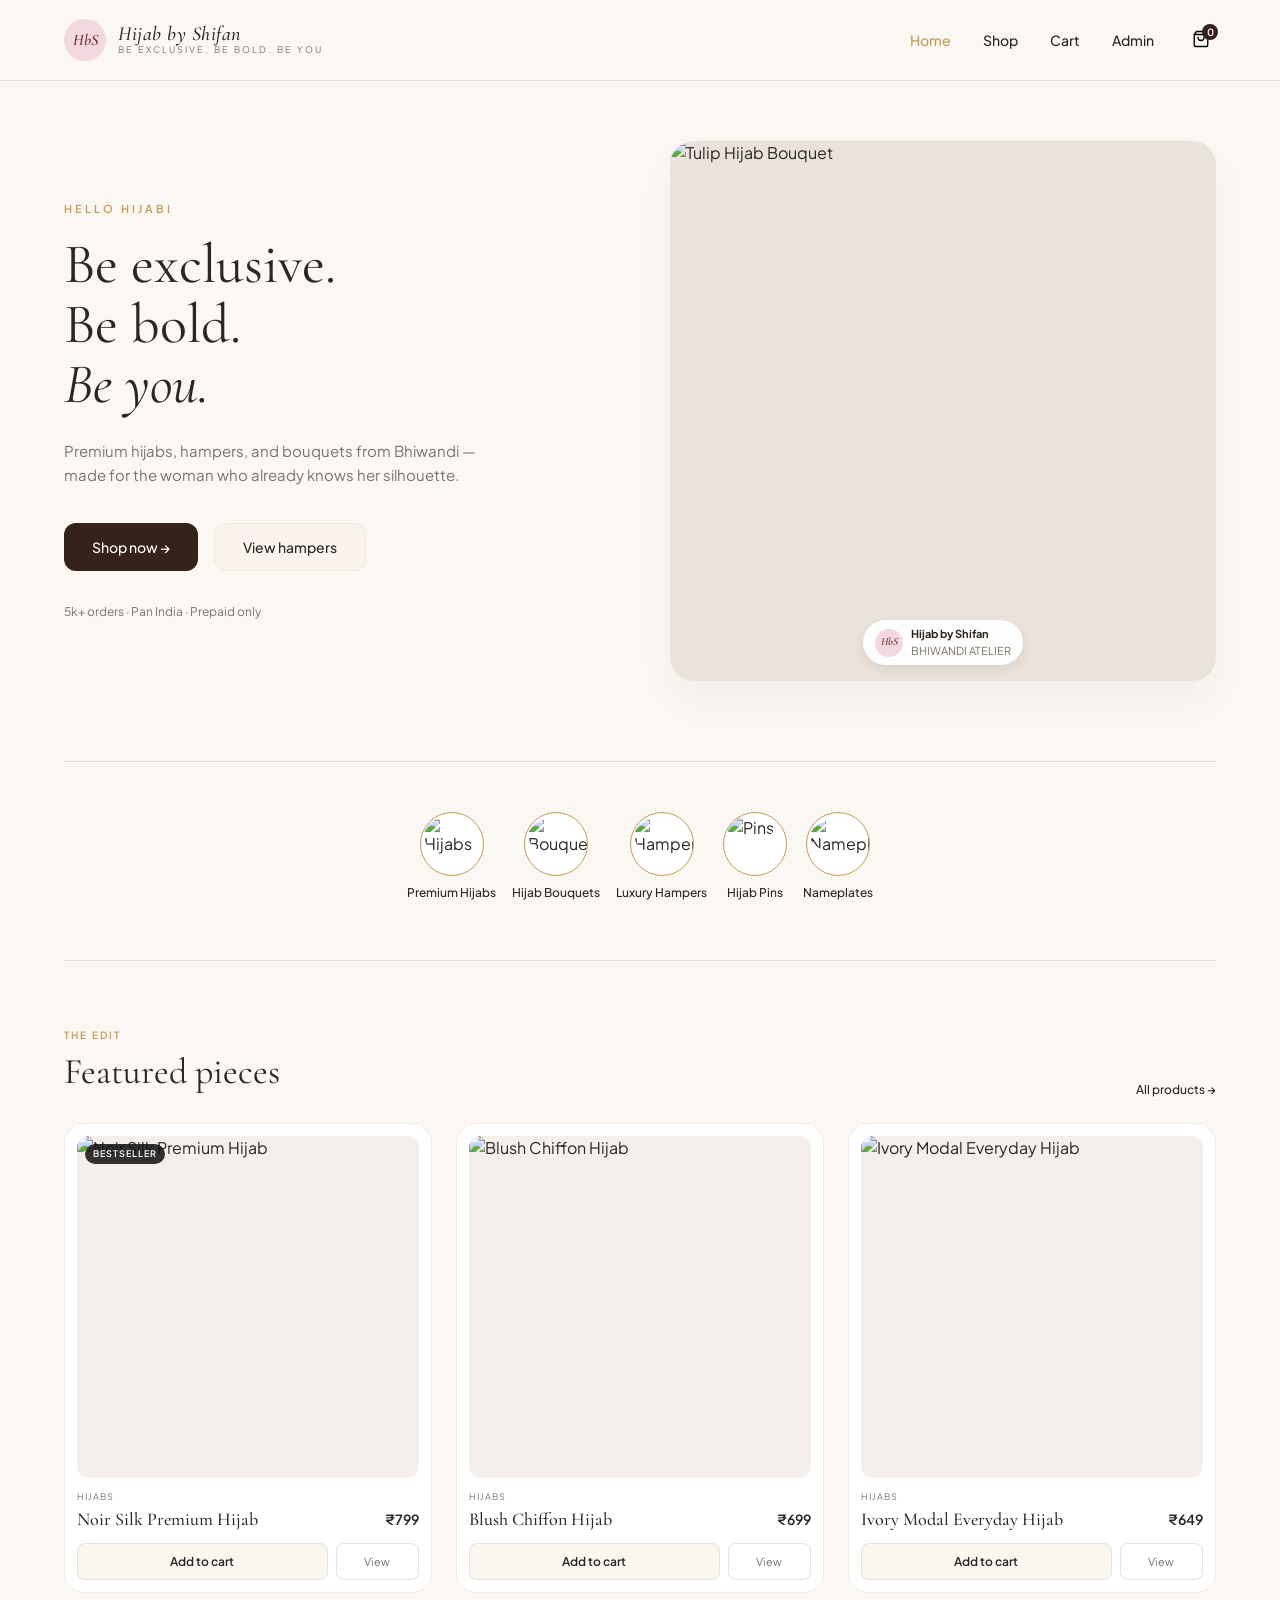
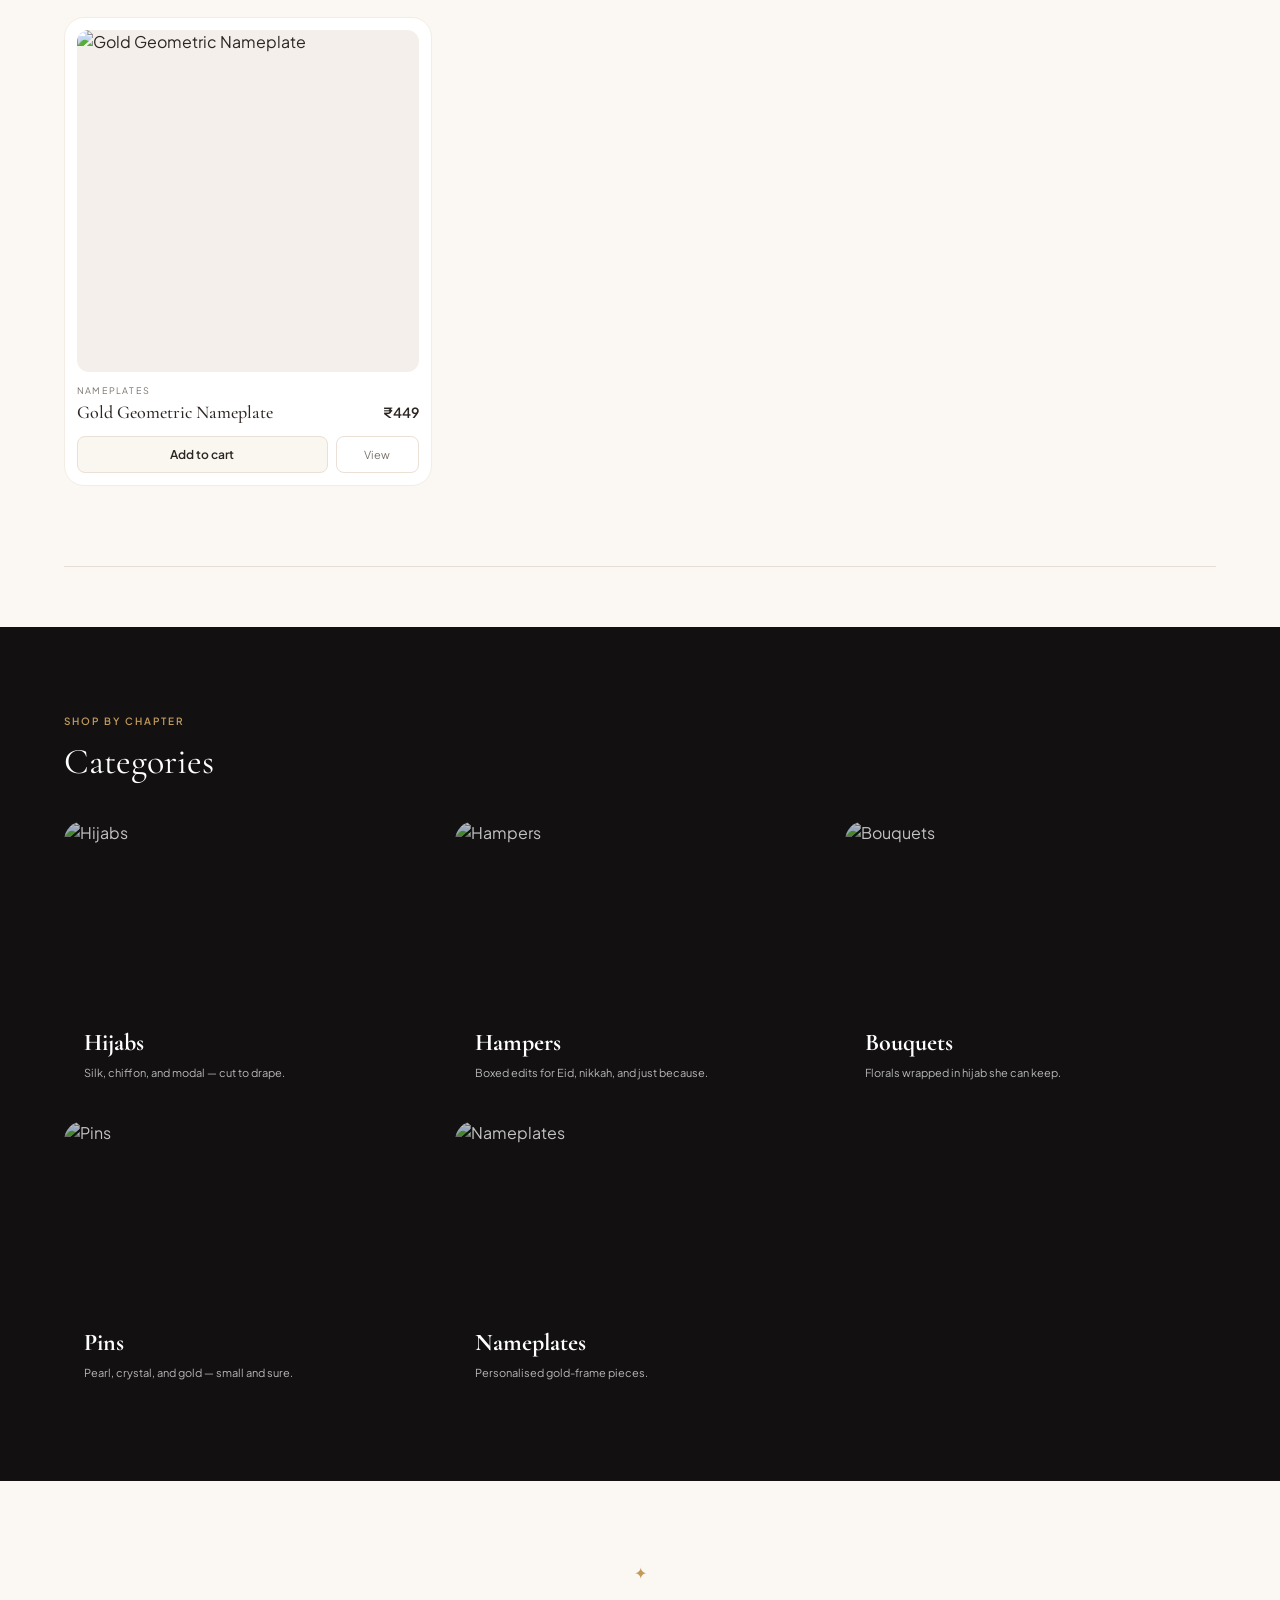
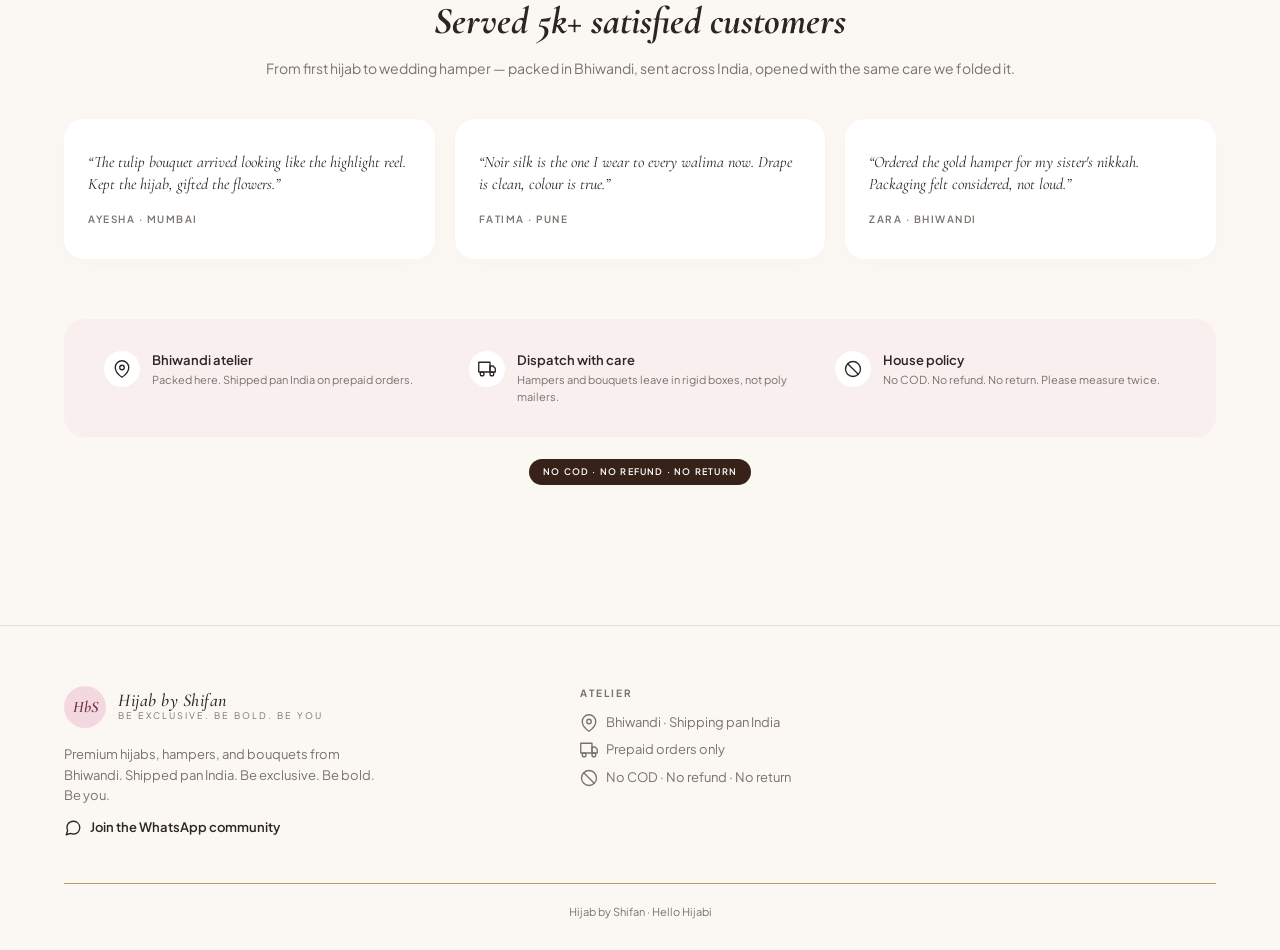
==== index.html @ 164f4db8 "Add files via upload" ====
<!DOCTYPE html>
<html lang="en">
<head>
    <meta charset="UTF-8">
    <meta name="viewport" content="width=device-width, initial-scale=1.0">
    <title>Hijab by Shifan — BE EXCLUSIVE. BE BOLD. BE YOU</title>
    <link rel="preconnect" href="https://fonts.googleapis.com">
    <link rel="preconnect" href="https://fonts.gstatic.com" crossorigin>
    <link href="https://fonts.googleapis.com/css2?family=Cormorant+Garamond:ital,wght@0,400;0,500;0,600;1,400&family=Plus+Jakarta+Sans:wght@300;400;500;600&display=swap" rel="stylesheet">
    <link rel="stylesheet" href="styles.css">
</head>
<body>

    <!-- ADDED TO CART TOAST NOTIFICATION -->
    <div id="cart-toast" class="cart-toast">
        <div class="toast-check-icon">
            <svg viewBox="0 0 24 24" class="icon"><polyline points="20 6 9 17 4 12"></polyline></svg>
        </div>
        <div class="toast-content">
            <div class="toast-title">Added to cart</div>
            <div class="toast-subtitle" id="toast-product-name">Product Name</div>
        </div>
    </div>

    <header>
        <div class="container nav-wrapper">
            <a href="#" onclick="showView('home'); return false;" class="logo-container">
                <div class="logo-badge">HbS</div>
                <div class="logo-text">
                    <h1>Hijab by Shifan</h1>
                    <span>BE EXCLUSIVE. BE BOLD. BE YOU</span>
                </div>
            </a>
            
            <!-- ADD MOBILE MENU TOGGLE BUTTON -->
            <button class="mobile-menu-btn" id="mobile-menu-btn" aria-label="Toggle Menu">
                <svg class="icon menu-open-icon" viewBox="0 0 24 24"><line x1="3" y1="12" x2="21" y2="12"></line><line x1="3" y1="6" x2="21" y2="6"></line><line x1="3" y1="18" x2="21" y2="18"></line></svg>
                <svg class="icon menu-close-icon" viewBox="0 0 24 24"><line x1="18" y1="6" x2="6" y2="18"></line><line x1="6" y1="6" x2="18" y2="18"></line></svg>
            </button>

            <nav id="nav-menu">
                <ul>
                    <li><a href="#" id="nav-home" class="active" onclick="showView('home'); return false;">Home</a></li>
                    <li><a href="#" id="nav-shop" onclick="showView('shop'); return false;">Shop</a></li>
                    <li><a href="#" id="nav-cart" onclick="showView('cart'); return false;">Cart</a></li>
                    <li><a href="admin.html">Admin</a></li>
                    <li>
                        <button class="cart-icon-btn" onclick="showView('cart')">
                            <svg class="icon" viewBox="0 0 24 24"><path d="M6 2L3 6v14a2 2 0 0 0 2 2h14a2 2 0 0 0 2-2V6l-3-4z"></path><line x1="3" y1="6" x2="21" y2="6"></line><path d="M16 10a4 4 0 0 1-8 0"></path></svg>
                            <span class="cart-badge" id="cart-count">0</span>
                        </button>
                    </li>
                </ul>
            </nav>
        </div>
    </header>

    <main class="container">

        <!-- HOME VIEW -->
        <section id="view-home" class="view-section active-view">
            <div class="hero">
                <div class="hero-grid">
                    <div>
                        <span class="hero-subtitle">HELLO HIJABI</span>
                        <h2 class="hero-title">Be exclusive.<br>Be bold.<br><em>Be you.</em></h2>
                        <p class="hero-desc">Premium hijabs, hampers, and bouquets from Bhiwandi — made for the woman who already knows her silhouette.</p>
                        <div class="hero-buttons">
                            <button class="btn-primary" onclick="showView('shop')">Shop now &rarr;</button>
                            <button class="btn-secondary" onclick="showView('shop'); filterShopCategory('Hampers');">View hampers</button>
                        </div>
                        <p class="hero-meta">5k+ orders · Pan India · Prepaid only</p>
                    </div>
                    <div class="hero-image-wrapper">
                        <div class="hero-img-card">
                            <img src="/Product images/hero.jpg" alt="Tulip Hijab Bouquet">
                            <div class="hero-img-floating-tag">
                                <div class="logo-badge" style="width:28px;height:28px;font-size:11px;">HbS</div>
                                <div style="font-size:11px; text-align:left;">
                                    <strong>Hijab by Shifan</strong><br>
                                    <span style="color:var(--text-muted)">BHIWANDI ATELIER</span>
                                </div>
                            </div>
                        </div>
                    </div>
                </div>
            </div>

            <div class="category-pills-bar">
                <div class="pills-scroll">
                    <div class="pill-item" onclick="showView('shop'); filterShopCategory('Hijabs');">
                        <div class="pill-avatar"><img src="/Product images/noir-silk.jpg" alt="Hijabs"></div>
                        <span class="pill-title">Premium Hijabs</span>
                    </div>
                    <div class="pill-item" onclick="showView('shop'); filterShopCategory('Bouquets');">
                        <div class="pill-avatar"><img src="/Product images/tulip-bouquet.jpg" alt="Bouquets"></div>
                        <span class="pill-title">Hijab Bouquets</span>
                    </div>
                    <div class="pill-item" onclick="showView('shop'); filterShopCategory('Hampers');">
                        <div class="pill-avatar"><img src="/Product images/luxury-hamper.jpg" alt="Hampers"></div>
                        <span class="pill-title">Luxury Hampers</span>
                    </div>
                    <div class="pill-item" onclick="showView('shop'); filterShopCategory('Pins');">
                        <div class="pill-avatar"><img src="/Product images/pearl-pins.jpg" alt="Pins"></div>
                        <span class="pill-title">Hijab Pins</span>
                    </div>
                    <div class="pill-item" onclick="showView('shop'); filterShopCategory('Nameplates');">
                        <div class="pill-avatar"><img src="/Product images/nameplate.jpg" alt="Nameplates"></div>
                        <span class="pill-title">Nameplates</span>
                    </div>
                </div>
            </div>

            <div id="shop-section">
                <div class="section-header">
                    <div>
                        <span class="section-subtitle">THE EDIT</span>
                        <h3 class="section-title">Featured pieces</h3>
                    </div>
                    <a href="#" onclick="showView('shop'); return false;" class="view-all-link">All products &rarr;</a>
                </div>

                <div class="product-grid" id="featured-products-grid"></div>
            </div>

            <div class="categories-dark-section">
                <div class="container">
                    <span class="section-subtitle">SHOP BY CHAPTER</span>
                    <h3 class="section-title" style="color:white; margin-top:4px;">Categories</h3>
                    <div class="categories-grid">
                        <div class="cat-card-large" onclick="showView('shop'); filterShopCategory('Hijabs');">
                            <img src="/Product images/noir-silk.jpg" alt="Hijabs">
                            <div class="cat-card-content">
                                <h4 class="cat-card-title">Hijabs</h4>
                                <p class="cat-card-desc">Silk, chiffon, and modal — cut to drape.</p>
                            </div>
                        </div>
                        <div class="cat-card-large" onclick="showView('shop'); filterShopCategory('Hampers');">
                            <img src="/Product images/luxury-hamper.jpg" alt="Hampers">
                            <div class="cat-card-content">
                                <h4 class="cat-card-title">Hampers</h4>
                                <p class="cat-card-desc">Boxed edits for Eid, nikkah, and just because.</p>
                            </div>
                        </div>
                        <div class="cat-card-large" onclick="showView('shop'); filterShopCategory('Bouquets');">
                            <img src="/Product images/tulip-bouquet.jpg" alt="Bouquets">
                            <div class="cat-card-content">
                                <h4 class="cat-card-title">Bouquets</h4>
                                <p class="cat-card-desc">Florals wrapped in hijab she can keep.</p>
                            </div>
                        </div>
                        <div class="cat-card-large" onclick="showView('shop'); filterShopCategory('Pins');">
                            <img src="/Product images/pearl-pins.jpg" alt="Pins">
                            <div class="cat-card-content">
                                <h4 class="cat-card-title">Pins</h4>
                                <p class="cat-card-desc">Pearl, crystal, and gold — small and sure.</p>
                            </div>
                        </div>
                        <div class="cat-card-large" onclick="showView('shop'); filterShopCategory('Nameplates');">
                            <img src="/Product images/nameplate.jpg" alt="Nameplates">
                            <div class="cat-card-content">
                                <h4 class="cat-card-title">Nameplates</h4>
                                <p class="cat-card-desc">Personalised gold-frame pieces.</p>
                            </div>
                        </div>
                    </div>
                </div>
            </div>

            <div class="testimonials-section">
                <div class="sparkle-icon">✦</div>
                <h3 class="testimonials-title">Served 5k+ satisfied customers</h3>
                <p class="testimonials-subtitle">From first hijab to wedding hamper — packed in Bhiwandi, sent across India, opened with the same care we folded it.</p>

                <div class="reviews-grid">
                    <div class="review-card">
                        <p class="review-text">“The tulip bouquet arrived looking like the highlight reel. Kept the hijab, gifted the flowers.”</p>
                        <p class="review-author">AYESHA · MUMBAI</p>
                    </div>
                    <div class="review-card">
                        <p class="review-text">“Noir silk is the one I wear to every walima now. Drape is clean, colour is true.”</p>
                        <p class="review-author">FATIMA · PUNE</p>
                    </div>
                    <div class="review-card">
                        <p class="review-text">“Ordered the gold hamper for my sister's nikkah. Packaging felt considered, not loud.”</p>
                        <p class="review-author">ZARA · BHIWANDI</p>
                    </div>
                </div>

                <div class="features-banner">
                    <div class="feature-item">
                        <div class="feature-icon-box">
                            <svg class="icon" viewBox="0 0 24 24"><path d="M21 10c0 7-9 13-9 13s-9-6-9-13a9 9 0 0 1 18 0z"></path><circle cx="12" cy="10" r="3"></circle></svg>
                        </div>
                        <div>
                            <h5 class="feature-title">Bhiwandi atelier</h5>
                            <p class="feature-desc">Packed here. Shipped pan India on prepaid orders.</p>
                        </div>
                    </div>
                    <div class="feature-item">
                        <div class="feature-icon-box">
                            <svg class="icon" viewBox="0 0 24 24"><rect x="1" y="3" width="15" height="13"></rect><polygon points="16 8 20 8 23 11 23 16 16 16 16 8"></polygon><circle cx="5.5" cy="18.5" r="2.5"></circle><circle cx="18.5" cy="18.5" r="2.5"></circle></svg>
                        </div>
                        <div>
                            <h5 class="feature-title">Dispatch with care</h5>
                            <p class="feature-desc">Hampers and bouquets leave in rigid boxes, not poly mailers.</p>
                        </div>
                    </div>
                    <div class="feature-item">
                        <div class="feature-icon-box">
                            <svg class="icon" viewBox="0 0 24 24"><circle cx="12" cy="12" r="10"></circle><line x1="4.93" y1="4.93" x2="19.07" y2="19.07"></line></svg>
                        </div>
                        <div>
                            <h5 class="feature-title">House policy</h5>
                            <p class="feature-desc">No COD. No refund. No return. Please measure twice.</p>
                        </div>
                    </div>
                </div>

                <div class="policy-pill-bar">
                    <span class="policy-pill">NO COD · NO REFUND · NO RETURN</span>
                </div>
            </div>
        </section>

        <!-- DEDICATED SHOP PAGE / VIEW -->
        <section id="view-shop" class="view-section">
            <div class="shop-header">
                <span class="shop-header-sub">THE ATELIER</span>
                <h1 class="shop-header-title">Shop</h1>
                <p class="shop-header-desc">Hijabs, hampers, bouquets, pins, and nameplates — filter by chapter or search by name.</p>
            </div>

            <div class="shop-controls-bar">
                <div class="filter-pills">
                    <button class="filter-pill active" onclick="filterShopCategory('All')">All</button>
                    <button class="filter-pill" onclick="filterShopCategory('Hijabs')">Hijabs</button>
                    <button class="filter-pill" onclick="filterShopCategory('Hampers')">Hampers</button>
                    <button class="filter-pill" onclick="filterShopCategory('Bouquets')">Bouquets</button>
                    <button class="filter-pill" onclick="filterShopCategory('Pins')">Pins</button>
                    <button class="filter-pill" onclick="filterShopCategory('Nameplates')">Nameplates</button>
                </div>

                <div class="search-box-wrapper">
                    <svg class="search-icon icon" viewBox="0 0 24 24"><circle cx="11" cy="11" r="8"></circle><line x1="21" y1="21" x2="16.65" y2="16.65"></line></svg>
                    <input type="text" id="shop-search-input" class="shop-search-input" placeholder="Search the edit" oninput="handleShopSearch(this.value)">
                </div>
            </div>

            <div class="shop-meta-bar">
                <div class="pieces-count"><span id="shop-pieces-count">0</span> pieces</div>
            </div>

            <div class="product-grid" id="full-shop-products-grid"></div>
        </section>

        <!-- PRODUCT DETAIL VIEW -->
        <section id="view-product" class="view-section">
            <div class="product-detail-view" id="product-detail-container" style="position: relative;"></div>
            <button class="close-product-btn" onclick="showView('shop')" aria-label="Close product view">
                <svg viewBox="0 0 24 24" width="20" height="20" stroke="currentColor" stroke-width="2" fill="none" stroke-linecap="round" stroke-linejoin="round">
                    <line x1="18" y1="6" x2="6" y2="18"></line>
                    <line x1="6" y1="6" x2="18" y2="18"></line>
                </svg>
            </button>
        </section>

        <!-- CART VIEW -->
        <section id="view-cart" class="view-section">
            <div class="cart-page">
                <span class="section-subtitle">YOUR BAG</span>
                <h2 class="cart-header-title">Cart</h2>
                <p class="cart-subtext">Review quantities, then proceed to checkout. Orders are placed on WhatsApp.</p>
                <div id="cart-content-area"></div>
            </div>
        </section>

        <!-- CHECKOUT VIEW -->
        <section id="view-checkout" class="view-section">
            <div class="checkout-page">
                <span class="section-subtitle">ALMOST THERE</span>
                <h2 class="cart-header-title" style="margin-bottom: 8px;">Checkout</h2>
                <p class="cart-subtext" style="margin-bottom: 32px;">We place every order on WhatsApp. Prepaid only — no COD, refund, or return.</p>

                <div class="checkout-grid">
                    <div class="form-card">
                        <h3 style="font-family: var(--font-serif); font-size: 24px; margin-bottom: 20px;">Delivery details</h3>
                        <div class="form-row-2">
                            <div class="form-group">
                                <label class="form-label">Full name</label>
                                <input type="text" id="cust-name" class="form-input" placeholder="">
                            </div>
                            <div class="form-group">
                                <label class="form-label">Phone</label>
                                <input type="text" id="cust-phone" class="form-input" placeholder="10-digit mobile">
                            </div>
                        </div>
                        <div class="form-group">
                            <label class="form-label">Address</label>
                            <textarea id="cust-address" class="form-textarea" rows="3"></textarea>
                        </div>
                        <div class="form-row-2">
                            <div class="form-group">
                                <label class="form-label">City</label>
                                <input type="text" id="cust-city" class="form-input">
                            </div>
                            <div class="form-group">
                                <label class="form-label">Pincode</label>
                                <input type="text" id="cust-pincode" class="form-input">
                            </div>
                        </div>
                        <div class="form-group">
                            <label class="form-label">Note for Shifan (optional)</label>
                            <input type="text" id="cust-note" class="form-input" placeholder="Nameplate text, colour preference, gift message">
                        </div>
                    </div>

                    <div style="display:flex; flex-direction:column; gap:20px;">
                        <div class="cart-summary-card">
                            <h3 class="summary-title">Order</h3>
                            <div id="checkout-order-summary"></div>
                            <div class="summary-row total">
                                <span>Total</span>
                                <span id="checkout-total-price">₹0</span>
                            </div>
                        </div>
                        <div class="whatsapp-banner-box">
                            No COD · No refund · No return. Placing the order opens WhatsApp with a pre-filled message for Hijab by Shifan.
                        </div>
                        <button class="btn-whatsapp-place" onclick="submitOrderToWhatsApp()">
                            Place order via WhatsApp
                        </button>
                    </div>
                </div>
            </div>
        </section>

        <!-- ORDER CONFIRMATION VIEW -->
        <section id="view-confirmation" class="view-section">
            <div class="order-confirmation-container" id="confirmation-content-area"></div>
        </section>

    </main>

    <footer>
        <div class="container">
            <div class="footer-grid">
                <div>
                    <div class="logo-container" style="margin-bottom: 16px;">
                        <div class="logo-badge">HbS</div>
                        <div class="logo-text">
                            <h1 style="font-size:18px;">Hijab by Shifan</h1>
                            <span>BE EXCLUSIVE. BE BOLD. BE YOU</span>
                        </div>
                    </div>
                    <p style="font-size: 13px; color: var(--text-muted); max-width: 320px; line-height: 1.6;">
                        Premium hijabs, hampers, and bouquets from Bhiwandi. Shipped pan India. Be exclusive. Be bold. Be you.
                    </p>
                    <a href="#" class="whatsapp-community-btn">
                        <svg class="icon" viewBox="0 0 24 24"><path d="M21 11.5a8.38 8.38 0 0 1-.9 3.8 8.5 8.5 0 0 1-7.6 4.7 8.38 8.38 0 0 1-3.8-.9L3 21l1.9-5.7a8.38 8.38 0 0 1-.9-3.8 8.5 8.5 0 0 1 4.7-7.6 8.38 8.38 0 0 1 3.8-.9h.5a8.48 8.48 0 0 1 8 8v.5z"></path></svg>
                        Join the WhatsApp community
                    </a>
                </div>

                <div class="footer-col">
                    <h4>ATELIER</h4>
                    <ul class="footer-links" style="color: var(--text-muted); font-size: 13px;">
                        <li style="display:flex; gap:8px; align-items:center;"><svg class="icon" viewBox="0 0 24 24"><path d="M21 10c0 7-9 13-9 13s-9-6-9-13a9 9 0 0 1 18 0z"></path><circle cx="12" cy="10" r="3"></circle></svg> Bhiwandi · Shipping pan India</li>
                        <li style="display:flex; gap:8px; align-items:center;"><svg class="icon" viewBox="0 0 24 24"><rect x="1" y="3" width="15" height="13"></rect><polygon points="16 8 20 8 23 11 23 16 16 16 16 8"></polygon><circle cx="5.5" cy="18.5" r="2.5"></circle><circle cx="18.5" cy="18.5" r="2.5"></circle></svg>Prepaid orders only</li>
                        <li style="display:flex; gap:8px; align-items:center;"><svg class="icon" viewBox="0 0 24 24"><circle cx="12" cy="12" r="10"></circle><line x1="4.93" y1="4.93" x2="19.07" y2="19.07"></line></svg> No COD · No refund · No return</li>
                    </ul>
                </div>
            </div>

            <div class="footer-bottom">
                Hijab by Shifan · Hello Hijabi
            </div>
        </div>
    </footer>

    <script src="script.js"></script>
</body>
</html>
---- styles.css ----
:root {
    --bg-cream: #FBF8F3;
    --bg-white: #FFFFFF;
    --bg-dark: #121010;
    --bg-pink-subtle: #F9EFEF;
    --text-main: #2C2623;
    --text-muted: #7A726C;
    --accent-gold: #C29A5B;
    --accent-brown: #362219;
    --accent-brown-hover: #21140E;
    --border-light: #EFE8DF;
    --font-serif: 'Cormorant Garamond', Georgia, serif;
    --font-sans: 'Plus Jakarta Sans', -apple-system, sans-serif;
}

* {
    box-sizing: border-box;
    margin: 0;
    padding: 0;
}

body {
    background-color: var(--bg-cream);
    color: var(--text-main);
    font-family: var(--font-sans);
    -webkit-font-smoothing: antialiased;
    line-height: 1.5;
    overflow-x: hidden;
}

a {
    color: inherit;
    text-decoration: none;
}

button {
    cursor: pointer;
    border: none;
    background: none;
    font-family: inherit;
}

.container {
    width: 100%;
    max-width: 1200px;
    margin: 0 auto;
    padding: 0 16px;
}

@media (min-width: 768px) {
    .container {
        padding: 0 24px;
    }
}

/* SVG ICONS */
.icon {
    width: 18px;
    height: 18px;
    stroke-width: 1.8;
    stroke: currentColor;
    fill: none;
    stroke-linecap: round;
    stroke-linejoin: round;
}

/* HEADER & NAV */
header {
    background-color: var(--bg-cream);
    position: sticky;
    top: 0;
    z-index: 100;
    border-bottom: 1px solid rgba(215, 205, 195, 0.6);
}

.nav-wrapper {
    display: flex;
    justify-content: space-between;
    align-items: center;
    height: 64px;
}

@media (min-width: 768px) {
    .nav-wrapper {
        height: 80px;
    }
}

.logo-container {
    display: flex;
    align-items: center;
    gap: 8px;
}

@media (min-width: 768px) {
    .logo-container {
        gap: 12px;
    }
}

.logo-badge {
    width: 36px;
    height: 36px;
    border-radius: 50%;
    background: #F3D9DF;
    display: flex;
    align-items: center;
    justify-content: center;
    font-family: var(--font-serif);
    font-style: italic;
    font-weight: 600;
    color: #703341;
    font-size: 14px;
    flex-shrink: 0;
}

@media (min-width: 768px) {
    .logo-badge {
        width: 42px;
        height: 42px;
        font-size: 16px;
    }
}

.logo-text h1 {
    font-family: var(--font-serif);
    font-size: 16px;
    font-weight: 500;
    letter-spacing: 0.5px;
    font-style: italic;
    line-height: 1.1;
}

@media (min-width: 768px) {
    .logo-text h1 {
        font-size: 20px;
    }
}

.logo-text span {
    display: block;
    font-size: 8px;
    text-transform: uppercase;
    letter-spacing: 1.2px;
    color: var(--text-muted);
}

@media (min-width: 768px) {
    .logo-text span {
        font-size: 9px;
        letter-spacing: 2px;
        margin-top: -2px;
    }
}

nav ul {
    display: flex;
    list-style: none;
    gap: 12px;
    align-items: center;
}

@media (min-width: 768px) {
    nav ul {
        gap: 32px;
    }
}

nav a {
    font-size: 13px;
    font-weight: 500;
    color: var(--text-main);
    transition: color 0.2s;
}

@media (min-width: 768px) {
    nav a {
        font-size: 14px;
    }
}

nav a:hover, nav a.active {
    color: var(--accent-gold);
}

.cart-icon-btn {
    position: relative;
    padding: 6px;
}

.cart-badge {
    position: absolute;
    top: 0px;
    right: -2px;
    background: var(--accent-brown);
    color: white;
    font-size: 10px;
    width: 16px;
    height: 16px;
    border-radius: 50%;
    display: flex;
    align-items: center;
    justify-content: center;
    font-weight: 600;
}

/* ADD TO CART TOAST NOTIFICATION */
.cart-toast {
    position: fixed;
    top: 12px;
    left: 50%;
    transform: translateX(-50%) translateY(-20px);
    background: #FFFFFF;
    border-radius: 16px;
    padding: 10px 18px;
    display: flex;
    align-items: center;
    gap: 12px;
    box-shadow: 0 10px 30px rgba(0, 0, 0, 0.12);
    z-index: 1000;
    opacity: 0;
    pointer-events: none;
    transition: all 0.3s cubic-bezier(0.16, 1, 0.3, 1);
    width: calc(100% - 32px);
    max-width: 360px;
}

.cart-toast.show {
    opacity: 1;
    pointer-events: auto;
    transform: translateX(-50%) translateY(0);
}

.toast-check-icon {
    width: 24px;
    height: 24px;
    border-radius: 50%;
    background: #121010;
    color: white;
    display: flex;
    align-items: center;
    justify-content: center;
    flex-shrink: 0;
}

.toast-content {
    display: flex;
    flex-direction: column;
}

.toast-title {
    font-weight: 600;
    font-size: 12px;
    color: var(--text-main);
}

.toast-subtitle {
    font-size: 11px;
    color: var(--text-muted);
}

/* HERO SECTION */
.hero {
    padding: 32px 0 40px;
    border-bottom: 1px solid rgba(215, 205, 195, 0.6);
}

@media (min-width: 768px) {
    .hero {
        padding: 60px 0 80px;
    }
}

.hero-grid {
    display: flex;
    flex-direction: column;
    gap: 32px;
}

@media (min-width: 768px) {
    .hero-grid {
        display: grid;
        grid-template-columns: 1fr 1fr;
        gap: 60px;
        align-items: center;
    }
}

.hero-subtitle {
    font-size: 10px;
    text-transform: uppercase;
    letter-spacing: 2px;
    color: var(--accent-gold);
    font-weight: 600;
    margin-bottom: 12px;
    display: block;
}

@media (min-width: 768px) {
    .hero-subtitle {
        font-size: 11px;
        letter-spacing: 3px;
        margin-bottom: 16px;
    }
}

.hero-title {
    font-family: var(--font-serif);
    font-size: 38px;
    line-height: 1.1;
    font-weight: 400;
    margin-bottom: 16px;
}

@media (min-width: 768px) {
    .hero-title {
        font-size: 56px;
        line-height: 1.08;
        margin-bottom: 24px;
    }
}

.hero-title em {
    font-style: italic;
}

.hero-desc {
    font-size: 14px;
    color: var(--text-muted);
    max-width: 420px;
    margin-bottom: 24px;
    line-height: 1.6;
}

@media (min-width: 768px) {
    .hero-desc {
        font-size: 15px;
        margin-bottom: 36px;
    }
}

.hero-buttons {
    display: flex;
    flex-wrap: wrap;
    gap: 12px;
    margin-bottom: 24px;
}

@media (min-width: 768px) {
    .hero-buttons {
        gap: 16px;
        margin-bottom: 32px;
    }
}

.btn-primary {
    background-color: var(--accent-brown);
    color: white;
    padding: 12px 20px;
    border-radius: 12px;
    font-size: 13px;
    font-weight: 500;
    display: inline-flex;
    align-items: center;
    justify-content: center;
    gap: 8px;
    transition: background 0.2s;
    flex: 1;
    text-align: center;
}

@media (min-width: 480px) {
    .btn-primary {
        flex: initial;
    }
}

@media (min-width: 768px) {
    .btn-primary {
        padding: 14px 28px;
        font-size: 14px;
    }
}

.btn-primary:hover {
    background-color: var(--accent-brown-hover);
}

.btn-secondary {
    background-color: #FAF4ED;
    color: var(--text-main);
    padding: 12px 20px;
    border-radius: 12px;
    font-size: 13px;
    font-weight: 500;
    border: 1px solid var(--border-light);
    flex: 1;
    text-align: center;
}

@media (min-width: 480px) {
    .btn-secondary {
        flex: initial;
    }
}

@media (min-width: 768px) {
    .btn-secondary {
        padding: 14px 28px;
        font-size: 14px;
    }
}

.hero-meta {
    font-size: 11px;
    color: var(--text-muted);
}

@media (min-width: 768px) {
    .hero-meta {
        font-size: 12px;
    }
}

.hero-image-wrapper {
    position: relative;
}

.hero-img-card {
    border-radius: 20px;
    overflow: hidden;
    box-shadow: 0 20px 40px rgba(0,0,0,0.04);
    position: relative;
    background: #EAE3DC;
}

@media (min-width: 768px) {
    .hero-img-card {
        border-radius: 24px;
    }
}

.hero-img-card img {
    width: 100%;
    height: 320px;
    object-fit: cover;
    display: block;
}

@media (min-width: 480px) {
    .hero-img-card img {
        height: 400px;
    }
}

@media (min-width: 768px) {
    .hero-img-card img {
        height: 540px;
    }
}

.hero-img-floating-tag {
    position: absolute;
    bottom: 16px;
    left: 50%;
    transform: translateX(-50%);
    background: rgba(255, 255, 255, 0.9);
    backdrop-filter: blur(8px);
    padding: 6px 12px;
    border-radius: 30px;
    display: flex;
    align-items: center;
    gap: 8px;
    box-shadow: 0 4px 12px rgba(0,0,0,0.08);
    width: max-content;
}

/* CATEGORY PILLS BAR */
.category-pills-bar {
    padding: 32px 0;
    border-bottom: 1px solid rgba(215, 205, 195, 0.6);
}

@media (min-width: 768px) {
    .category-pills-bar {
        padding: 50px 0;
    }
}

.pills-scroll {
    display: flex;
    gap: 20px;
    overflow-x: auto;
    padding-bottom: 8px;
    -webkit-overflow-scrolling: touch;
    scrollbar-width: none;
}

.pills-scroll::-webkit-scrollbar {
    display: none;
}

/* DESKTOP VIEW (min-width: 768px) */
@media (min-width: 768px) {
    .pills-scroll {
        display: flex;
        justify-content: center;
        align-items: center;
        gap: 16px; /* Reduced horizontal gap between items */
    }
}

/* MOBILE VIEW (max-width: 767px) */
@media (max-width: 767px) {
    .pills-scroll {
        display: flex;
        flex-wrap: wrap;
        justify-content: center;
        gap: 12px 8px; /* Reduced vertical and horizontal gap */
        overflow-x: visible;
        padding-bottom: 0;
    }

    .pill-item {
        flex: 0 0 calc(33.333% - 8px);
    }

    .pill-item:nth-child(1),
    .pill-item:nth-child(2) {
        flex: 0 0 calc(40% - 8px); /* Compact 2-item top row centered */
    }
}
.pill-item {
    display: flex;
    flex-direction: column;
    align-items: center;
    gap: 8px;
    cursor: pointer;
    flex-shrink: 0;
}

.pill-avatar {
    width: 56px;
    height: 56px;
    border-radius: 50%;
    padding: 2px;
    border: 1px solid var(--accent-gold);
    overflow: hidden;
    background: white;
}

@media (min-width: 768px) {
    .pill-avatar {
        width: 64px;
        height: 64px;
        padding: 3px;
    }
}

.pill-avatar img {
    width: 100%;
    height: 100%;
    border-radius: 50%;
    object-fit: cover;
}

.pill-title {
    font-size: 11px;
    font-weight: 500;
    white-space: nowrap;
}

@media (min-width: 768px) {
    .pill-title {
        font-size: 12px;
    }
}

/* FEATURED PIECES & GENERAL PRODUCTS */
#shop-section {
    padding: 40px 0 50px;
    border-bottom: 1px solid rgba(215, 205, 195, 0.6);
    margin-bottom: 40px;
}

@media (min-width: 768px) {
    #shop-section {
        padding: 60px 0 80px;
        margin-bottom: 60px;
    }
}

.section-header {
    display: flex;
    justify-content: space-between;
    align-items: flex-end;
    margin-bottom: 24px;
}

.section-subtitle {
    font-size: 10px;
    text-transform: uppercase;
    letter-spacing: 2px;
    color: var(--accent-gold);
    font-weight: 600;
}

.section-title {
    font-family: var(--font-serif);
    font-size: 28px;
    font-weight: 400;
}

@media (min-width: 768px) {
    .section-title {
        font-size: 36px;
    }
}

.view-all-link {
    font-size: 12px;
    font-weight: 500;
    display: flex;
    align-items: center;
    gap: 4px;
}

.product-grid {
    display: grid;
    grid-template-columns: 1fr;
    gap: 16px;
}

@media (min-width: 480px) {
    .product-grid {
        grid-template-columns: repeat(2, 1fr);
        gap: 16px;
    }
}

@media (min-width: 840px) {
    .product-grid {
        grid-template-columns: repeat(3, 1fr);
        gap: 24px;
    }
}

.product-card {
    background: var(--bg-white);
    border-radius: 16px;
    padding: 10px;
    border: 1px solid #F3EDE6;
    transition: transform 0.2s, box-shadow 0.2s;
    cursor: pointer;
}

@media (min-width: 768px) {
    .product-card {
        border-radius: 20px;
        padding: 12px;
    }
}

.product-card:hover {
    transform: translateY(-4px);
    box-shadow: 0 12px 24px rgba(0,0,0,0.04);
}

.product-img-box {
    position: relative;
    border-radius: 12px;
    overflow: hidden;
    aspect-ratio: 1;
    background: #F4EFEA;
    margin-bottom: 12px;
}

.product-img-box img {
    width: 100%;
    height: 100%;
    object-fit: cover;
}

.badge-bestseller {
    position: absolute;
    top: 8px;
    left: 8px;
    background: rgba(18, 16, 16, 0.85);
    color: white;
    font-size: 9px;
    font-weight: 600;
    padding: 3px 8px;
    border-radius: 20px;
    letter-spacing: 1px;
}

.product-cat {
    font-size: 9px;
    text-transform: uppercase;
    letter-spacing: 1.2px;
    color: var(--text-muted);
    margin-bottom: 2px;
    display: block;
}

.product-info-row {
    display: flex;
    justify-content: space-between;
    align-items: baseline;
    margin-bottom: 10px;
}

.product-name {
    font-family: var(--font-serif);
    font-size: 18px;
    font-weight: 500;
}

.product-price {
    font-weight: 600;
    font-size: 14px;
}

.product-actions {
    display: grid;
    grid-template-columns: 3fr 1fr;
    gap: 8px;
    margin-top: 8px;
}
/* Position container relative so the close button anchors correctly */
#product-detail-container {
    position: relative;
}

.close-product-btn {
    position: absolute;
    top: 20px;
    right: 20px;
    background: transparent;
    border: 1px solid rgba(0, 0, 0, 0.15);
    border-radius: 50%;
    width: 36px;
    height: 36px;
    display: flex;
    align-items: center;
    justify-content: center;
    cursor: pointer;
    color: #333;
    transition: all 0.2s ease;
    z-index: 10;
}

.close-product-btn:hover {
    background-color: rgba(0, 0, 0, 0.05);
    transform: scale(1.05);
}
.btn-add-cart {
    background: #FAF6F0;
    border: 1px solid #EAE0D5;
    color: var(--text-main);
    padding: 8px;
    border-radius: 8px;
    font-size: 11px;
    font-weight: 600;
}

@media (min-width: 768px) {
    .btn-add-cart {
        padding: 10px;
        font-size: 12px;
    }
}

.btn-add-cart:hover {
    background: var(--accent-brown);
    color: white;
    border-color: var(--accent-brown);
}

.btn-view {
    border: 1px solid #EAE0D5;
    border-radius: 8px;
    font-size: 11px;
    color: var(--text-muted);
    display: flex;
    align-items: center;
    justify-content: center;
}

/* CATEGORIES DARK SECTION */
.categories-dark-section {
    background-color: var(--bg-dark);
    color: white;
    padding: 48px 16px;
    width: 100vw;
    margin-left: calc(-50vw + 50%);
    margin-right: calc(-50vw + 50%);
}

@media (min-width: 768px) {
    .categories-dark-section {
        padding: 80px 24px;
    }
}

.categories-dark-section .section-subtitle {
    color: var(--accent-gold);
}

.categories-grid {
    display: grid;
    grid-template-columns: 1fr;
    gap: 16px;
    margin-top: 24px;
}

@media (min-width: 520px) {
    .categories-grid {
        grid-template-columns: repeat(2, 1fr);
    }
}

@media (min-width: 840px) {
    .categories-grid {
        grid-template-columns: repeat(3, 1fr);
        gap: 20px;
        margin-top: 32px;
    }
}

.cat-card-large {
    position: relative;
    height: 200px;
    border-radius: 16px;
    overflow: hidden;
    cursor: pointer;
}

@media (min-width: 768px) {
    .cat-card-large {
        height: 280px;
        border-radius: 20px;
    }
}

.cat-card-large img {
    width: 100%;
    height: 100%;
    object-fit: cover;
    opacity: 0.75;
    transition: transform 0.4s;
}

.cat-card-large:hover img {
    transform: scale(1.05);
}

.cat-card-content {
    position: absolute;
    bottom: 16px;
    left: 16px;
    right: 16px;
    z-index: 2;
}

@media (min-width: 768px) {
    .cat-card-content {
        bottom: 20px;
        left: 20px;
        right: 20px;
    }
}

.cat-card-title {
    font-family: var(--font-serif);
    font-size: 20px;
    margin-bottom: 2px;
}

@media (min-width: 768px) {
    .cat-card-title {
        font-size: 24px;
        margin-bottom: 4px;
    }
}

.cat-card-desc {
    font-size: 11px;
    color: rgba(255,255,255,0.7);
}

/* TESTIMONIALS & FEATURES */
.testimonials-section {
    padding: 48px 0;
    text-align: center;
}

@media (min-width: 768px) {
    .testimonials-section {
        padding: 80px 0;
    }
}

.sparkle-icon {
    color: var(--accent-gold);
    margin-bottom: 8px;
}

.testimonials-title {
    font-family: var(--font-serif);
    font-size: 28px;
    font-style: italic;
    margin-bottom: 8px;
}

@media (min-width: 768px) {
    .testimonials-title {
        font-size: 38px;
    }
}

.testimonials-subtitle {
    color: var(--text-muted);
    font-size: 13px;
    margin-bottom: 28px;
}

@media (min-width: 768px) {
    .testimonials-subtitle {
        font-size: 14px;
        margin-bottom: 40px;
    }
}

.reviews-grid {
    display: grid;
    grid-template-columns: 1fr;
    gap: 16px;
    margin-bottom: 36px;
}

@media (min-width: 768px) {
    .reviews-grid {
        grid-template-columns: repeat(3, 1fr);
        gap: 20px;
        margin-bottom: 60px;
    }
}

.review-card {
    background: white;
    padding: 20px;
    border-radius: 16px;
    box-shadow: 0 4px 20px rgba(0,0,0,0.02);
    text-align: left;
    display: flex;
    flex-direction: column;
    justify-content: space-between;
}

@media (min-width: 768px) {
    .review-card {
        padding: 32px 24px;
        border-radius: 20px;
    }
}

.review-text {
    font-family: var(--font-serif);
    font-style: italic;
    font-size: 16px;
    line-height: 1.4;
    margin-bottom: 16px;
}

.review-author {
    font-size: 10px;
    text-transform: uppercase;
    letter-spacing: 1.5px;
    color: var(--text-muted);
    font-weight: 600;
}

.features-banner {
    background: var(--bg-pink-subtle);
    border-radius: 16px;
    padding: 24px 20px;
    display: grid;
    grid-template-columns: 1fr;
    gap: 20px;
    text-align: left;
}

@media (min-width: 768px) {
    .features-banner {
        border-radius: 20px;
        padding: 32px 40px;
        grid-template-columns: repeat(3, 1fr);
        gap: 24px;
    }
}

.feature-item {
    display: flex;
    gap: 12px;
    align-items: flex-start;
}

.feature-icon-box {
    width: 36px;
    height: 36px;
    border-radius: 50%;
    background: white;
    display: flex;
    align-items: center;
    justify-content: center;
    flex-shrink: 0;
}

.feature-title {
    font-weight: 600;
    font-size: 13px;
    margin-bottom: 2px;
}

.feature-desc {
    font-size: 11px;
    color: var(--text-muted);
}

.policy-pill-bar {
    margin-top: 20px;
    text-align: center;
}

.policy-pill {
    display: inline-block;
    background: var(--accent-brown);
    color: white;
    font-size: 9px;
    letter-spacing: 1.2px;
    font-weight: 600;
    padding: 6px 14px;
    border-radius: 20px;
}

/* DEDICATED SHOP SECTION STYLES */
.shop-header {
    padding: 24px 0 20px;
}

@media (min-width: 768px) {
    .shop-header {
        padding: 40px 0 28px;
    }
}

.shop-header-sub {
    font-size: 10px;
    text-transform: uppercase;
    letter-spacing: 2px;
    color: var(--text-muted);
    font-weight: 600;
    margin-bottom: 6px;
    display: block;
}

.shop-header-title {
    font-family: var(--font-serif);
    font-size: 36px;
    font-weight: 400;
    line-height: 1.1;
    margin-bottom: 8px;
}

@media (min-width: 768px) {
    .shop-header-title {
        font-size: 52px;
        margin-bottom: 12px;
    }
}

.shop-header-desc {
    font-size: 13px;
    color: var(--text-muted);
    max-width: 500px;
    line-height: 1.5;
}

.shop-controls-bar {
    display: flex;
    flex-direction: column;
    gap: 16px;
    margin-bottom: 20px;
}

@media (min-width: 640px) {
    .shop-controls-bar {
        flex-direction: row;
        justify-content: space-between;
        align-items: center;
        margin-bottom: 24px;
    }
}

.filter-pills {
    display: flex;
    gap: 8px;
    overflow-x: auto;
    padding-bottom: 4px;
    -webkit-overflow-scrolling: touch;
    scrollbar-width: none;
}

.filter-pills::-webkit-scrollbar {
    display: none;
}

.filter-pill {
    background: #FFFFFF;
    border: 1px solid var(--border-light);
    color: var(--text-main);
    padding: 8px 16px;
    border-radius: 30px;
    font-size: 12px;
    font-weight: 500;
    white-space: nowrap;
    transition: all 0.2s ease;
    flex-shrink: 0;
}

.filter-pill.active {
    background: var(--accent-brown);
    color: white;
    border-color: var(--accent-brown);
}

.search-box-wrapper {
    position: relative;
    width: 100%;
}

@media (min-width: 640px) {
    .search-box-wrapper {
        width: 240px;
    }
}

.search-icon {
    position: absolute;
    left: 14px;
    top: 50%;
    transform: translateY(-50%);
    color: var(--text-muted);
    width: 16px;
    height: 16px;
}

.shop-search-input {
    width: 100%;
    padding: 10px 16px 10px 40px;
    border-radius: 30px;
    border: 1px solid var(--border-light);
    background: #FFFFFF;
    font-family: inherit;
    font-size: 13px;
    outline: none;
}

.shop-meta-bar {
    display: flex;
    align-items: center;
    gap: 8px;
    font-size: 12px;
    color: var(--text-muted);
    margin-bottom: 20px;
}

.pieces-count {
    display: flex;
    align-items: center;
    gap: 6px;
}

/* PRODUCT DETAIL PAGE */
.product-detail-view {
    display: flex;
    flex-direction: column;
    gap: 24px;
    padding: 20px 0 40px;
}

@media (min-width: 768px) {
    .product-detail-view {
        display: grid;
        grid-template-columns: 1fr 1fr;
        gap: 40px;
        padding: 40px 0 80px;
    }
}

.detail-gallery img {
    width: 100%;
    border-radius: 16px;
    background: #F4EFEA;
}

@media (min-width: 768px) {
    .detail-gallery img {
        border-radius: 24px;
    }
}

.detail-info {
    padding-top: 0;
}

.detail-tag {
    font-size: 10px;
    text-transform: uppercase;
    letter-spacing: 2px;
    color: var(--text-muted);
    margin-bottom: 6px;
    display: block;
}

.detail-title-wrap {
    display: flex;
    align-items: center;
    gap: 12px;
    margin-bottom: 8px;
}

.detail-title {
    font-family: var(--font-serif);
    font-size: 28px;
    font-weight: 400;
}

@media (min-width: 768px) {
    .detail-title {
        font-size: 38px;
    }
}

.detail-price {
    font-size: 20px;
    font-weight: 500;
}

.badge-inline {
    background: #FAF0E6;
    color: var(--accent-gold);
    font-size: 9px;
    font-weight: 600;
    padding: 3px 8px;
    border-radius: 12px;
    letter-spacing: 1px;
}

.detail-desc {
    font-size: 13px;
    color: var(--text-muted);
    line-height: 1.6;
    margin-bottom: 20px;
}

.option-group {
    margin-bottom: 16px;
}

.option-label {
    font-size: 11px;
    color: var(--text-muted);
    margin-bottom: 6px;
    display: block;
}

.option-btns {
    display: flex;
    flex-wrap: wrap;
    gap: 8px;
}

.opt-btn {
    border: 1px solid var(--border-light);
    background: white;
    padding: 8px 16px;
    border-radius: 20px;
    font-size: 12px;
    cursor: pointer;
}

.opt-btn.active {
    background: var(--accent-brown);
    color: white;
    border-color: var(--accent-brown);
}

.qty-and-cart {
    display: flex;
    gap: 12px;
    margin-top: 24px;
    margin-bottom: 16px;
}

.qty-picker {
    display: flex;
    align-items: center;
    border: 1px solid var(--border-light);
    border-radius: 12px;
    background: white;
    padding: 0 8px;
}

.qty-picker button {
    padding: 8px 6px;
    font-size: 14px;
}

.qty-picker span {
    padding: 0 8px;
    font-size: 13px;
    font-weight: 600;
}

.btn-add-main {
    flex-grow: 1;
    background: var(--accent-brown);
    color: white;
    border-radius: 12px;
    font-weight: 500;
    font-size: 13px;
    padding: 12px;
}

.detail-policy-text {
    font-size: 10px;
    color: var(--text-muted);
    line-height: 1.5;
}

/* CART PAGE */
.cart-page {
    padding: 24px 0 60px;
    max-width: 960px;
    margin: 0 auto;
}

@media (min-width: 768px) {
    .cart-page {
        padding: 40px 0 80px;
    }
}

.cart-header-title {
    font-family: var(--font-serif);
    font-size: 32px;
    margin-bottom: 4px;
}

@media (min-width: 768px) {
    .cart-header-title {
        font-size: 42px;
    }
}

.cart-subtext {
    font-size: 12px;
    color: var(--text-muted);
    margin-bottom: 24px;
}

.cart-layout {
    display: flex;
    flex-direction: column;
    gap: 24px;
}

@media (min-width: 768px) {
    .cart-layout {
        display: grid;
        grid-template-columns: 1.8fr 1fr;
        gap: 32px;
    }
}

.cart-item-card {
    background: white;
    border-radius: 16px;
    padding: 12px;
    display: flex;
    gap: 12px;
    align-items: center;
    border: 1px solid var(--border-light);
    margin-bottom: 12px;
}

.cart-item-img {
    width: 64px;
    height: 64px;
    border-radius: 10px;
    object-fit: cover;
    background: #F4EFEA;
    flex-shrink: 0;
}

.cart-item-info {
    flex-grow: 1;
}

.cart-item-title {
    font-family: var(--font-serif);
    font-size: 16px;
    font-weight: 500;
}

.cart-item-variant {
    font-size: 11px;
    color: var(--text-muted);
    margin-bottom: 6px;
}

.cart-summary-card {
    background: white;
    border-radius: 16px;
    padding: 20px;
    border: 1px solid var(--border-light);
    height: fit-content;
}

.summary-title {
    font-family: var(--font-serif);
    font-size: 20px;
    margin-bottom: 16px;
}

.summary-row {
    display: flex;
    justify-content: space-between;
    font-size: 12px;
    margin-bottom: 10px;
    color: var(--text-muted);
}

.summary-row.total {
    font-size: 15px;
    font-weight: 600;
    color: var(--text-main);
    border-top: 1px solid var(--border-light);
    padding-top: 10px;
    margin-top: 12px;
}

.btn-checkout {
    width: 100%;
    background: var(--accent-brown);
    color: white;
    padding: 12px;
    border-radius: 12px;
    font-size: 13px;
    font-weight: 500;
    margin-top: 16px;
}

.cart-empty-state {
    text-align: center;
    padding: 40px 0;
}

/* CHECKOUT FORM PAGE */
.checkout-page {
    padding: 24px 0 60px;
    max-width: 1000px;
    margin: 0 auto;
}

@media (min-width: 768px) {
    .checkout-page {
        padding: 40px 0 80px;
    }
}

.checkout-grid {
    display: flex;
    flex-direction: column;
    gap: 24px;
}

@media (min-width: 768px) {
    .checkout-grid {
        display: grid;
        grid-template-columns: 1.6fr 1fr;
        gap: 32px;
    }
}

.form-card {
    background: white;
    border-radius: 16px;
    padding: 20px;
    border: 1px solid var(--border-light);
}

@media (min-width: 768px) {
    .form-card {
        border-radius: 20px;
        padding: 32px;
    }
}

.form-group {
    margin-bottom: 16px;
}

.form-row-2 {
    display: grid;
    grid-template-columns: 1fr;
    gap: 16px;
}

@media (min-width: 480px) {
    .form-row-2 {
        grid-template-columns: 1fr 1fr;
    }
}

.form-label {
    display: block;
    font-size: 11px;
    color: var(--text-muted);
    margin-bottom: 4px;
    font-weight: 500;
}

.form-input, .form-textarea {
    width: 100%;
    padding: 10px 14px;
    border: 1px solid var(--border-light);
    border-radius: 10px;
    font-family: inherit;
    font-size: 13px;
    background: #FCFBF9;
    outline: none;
}

.whatsapp-banner-box {
    background: var(--bg-pink-subtle);
    padding: 14px;
    border-radius: 12px;
    font-size: 11px;
    color: var(--text-main);
    line-height: 1.5;
    margin-bottom: 16px;
}

.btn-whatsapp-place {
    width: 100%;
    background: #C3A36B;
    color: white;
    padding: 14px;
    border-radius: 12px;
    font-weight: 600;
    font-size: 13px;
    display: flex;
    align-items: center;
    justify-content: center;
    gap: 8px;
}

/* ORDER CONFIRMATION SECTION */
.order-confirmation-container {
    padding: 40px 16px;
    max-width: 520px;
    margin: 0 auto;
    text-align: center;
    display: flex;
    flex-direction: column;
    align-items: center;
}

.confirm-hex-wrapper {
    position: relative;
    width: 180px;
    height: 180px;
    display: flex;
    align-items: center;
    justify-content: center;
    margin-bottom: 12px;
}

@media (min-width: 768px) {
    .confirm-hex-wrapper {
        width: 220px;
        height: 220px;
    }
}

.confirm-hex-bg {
    position: absolute;
    top: 0;
    left: 0;
    width: 100%;
    height: 100%;
    z-index: 1;
}

.confirm-hex-content {
    position: relative;
    z-index: 2;
    display: flex;
    flex-direction: column;
    align-items: center;
}

.confirm-check-circle {
    width: 52px;
    height: 52px;
    border-radius: 50%;
    background-color: #F8D7E3;
    display: flex;
    align-items: center;
    justify-content: center;
    color: #121010;
    margin-bottom: 10px;
}

.confirm-title {
    font-family: var(--font-serif);
    font-size: 36px;
    font-weight: 400;
    color: var(--text-main);
    margin-bottom: 8px;
}

@media (min-width: 768px) {
    .confirm-title {
        font-size: 48px;
    }
}

.confirm-desc {
    font-size: 13px;
    color: var(--text-muted);
    line-height: 1.5;
    max-width: 440px;
    margin-bottom: 12px;
}

.confirm-actions {
    display: flex;
    flex-direction: column;
    gap: 12px;
    width: 100%;
    max-width: 280px;
    margin-bottom: 32px;
}

.btn-confirm-wa {
    background-color: #C39D63;
    color: white;
    padding: 12px 20px;
    border-radius: 12px;
    font-size: 13px;
    font-weight: 500;
    text-align: center;
    text-decoration: none;
    display: block;
}

.btn-confirm-continue {
    background-color: #FFFFFF;
    color: var(--text-main);
    padding: 12px 20px;
    border-radius: 12px;
    font-size: 13px;
    font-weight: 500;
    border: 1px solid var(--border-light);
    text-align: center;
    width: 100%;
}

.confirm-footer-policy {
    font-size: 11px;
    color: var(--text-muted);
}

/* FOOTER */
footer {
    background-color: var(--bg-cream);
    border-top: 1px solid rgba(215, 205, 195, 0.6);
    padding: 40px 0 24px;
    margin-top: 40px;
}

@media (min-width: 768px) {
    footer {
        padding: 60px 0 30px;
        margin-top: 60px;
    }
}

.footer-grid {
    display: flex;
    flex-direction: column;
    gap: 32px;
    margin-bottom: 40px;
}

@media (min-width: 640px) {
    .footer-grid {
        display: grid;
        grid-template-columns: 2fr 1fr 1.5fr;
        gap: 32px;
    }
}

.footer-col h4 {
    font-size: 10px;
    text-transform: uppercase;
    letter-spacing: 2px;
    color: var(--text-muted);
    margin-bottom: 12px;
}

.footer-links {
    list-style: none;
}

.footer-links li {
    margin-bottom: 8px;
}

.footer-links a {
    font-size: 13px;
    color: var(--text-main);
}

.whatsapp-community-btn {
    display: inline-flex;
    align-items: center;
    gap: 8px;
    font-size: 13px;
    font-weight: 600;
    margin-top: 12px;
}

.footer-bottom {
    text-align: center;
    border-top: 1px solid var(--accent-gold);
    padding-top: 20px;
    font-size: 11px;
    color: var(--text-muted);
}

/* UTILITY / VIEW TOGGLING */
.view-section {
    display: none;
    margin-bottom: 40px;
}

@media (min-width: 768px) {
    .view-section {
        margin-bottom: 60px;
    }
}

.view-section.active-view {
    display: block;
}
/* MOBILE NAVBAR FIX */
.mobile-menu-btn {
    display: flex;
    align-items: center;
    justify-content: center;
    padding: 8px;
    color: var(--text-main);
    z-index: 101;
}

.mobile-menu-btn .menu-close-icon {
    display: none;
}

.mobile-menu-btn.active .menu-open-icon {
    display: none;
}

.mobile-menu-btn.active .menu-close-icon {
    display: block;
}

@media (max-width: 767px) {
    header {
        position: relative;
    }

    nav {
        position: absolute;
        top: 100%;
        left: 0;
        width: 100%;
        background-color: var(--bg-cream);
        border-bottom: 1px solid rgba(215, 205, 195, 0.6);
        box-shadow: 0 10px 20px rgba(0, 0, 0, 0.05);
        display: none;
        padding: 16px 24px;
    }

    nav.nav-active {
        display: block;
    }

    nav ul {
        flex-direction: column;
        align-items: flex-start;
        gap: 16px;
    }

    nav a {
        font-size: 15px;
        display: block;
        width: 100%;
    }
}

@media (min-width: 768px) {
    .mobile-menu-btn {
        display: none;
    }

    nav {
        display: block !important;
    }
}
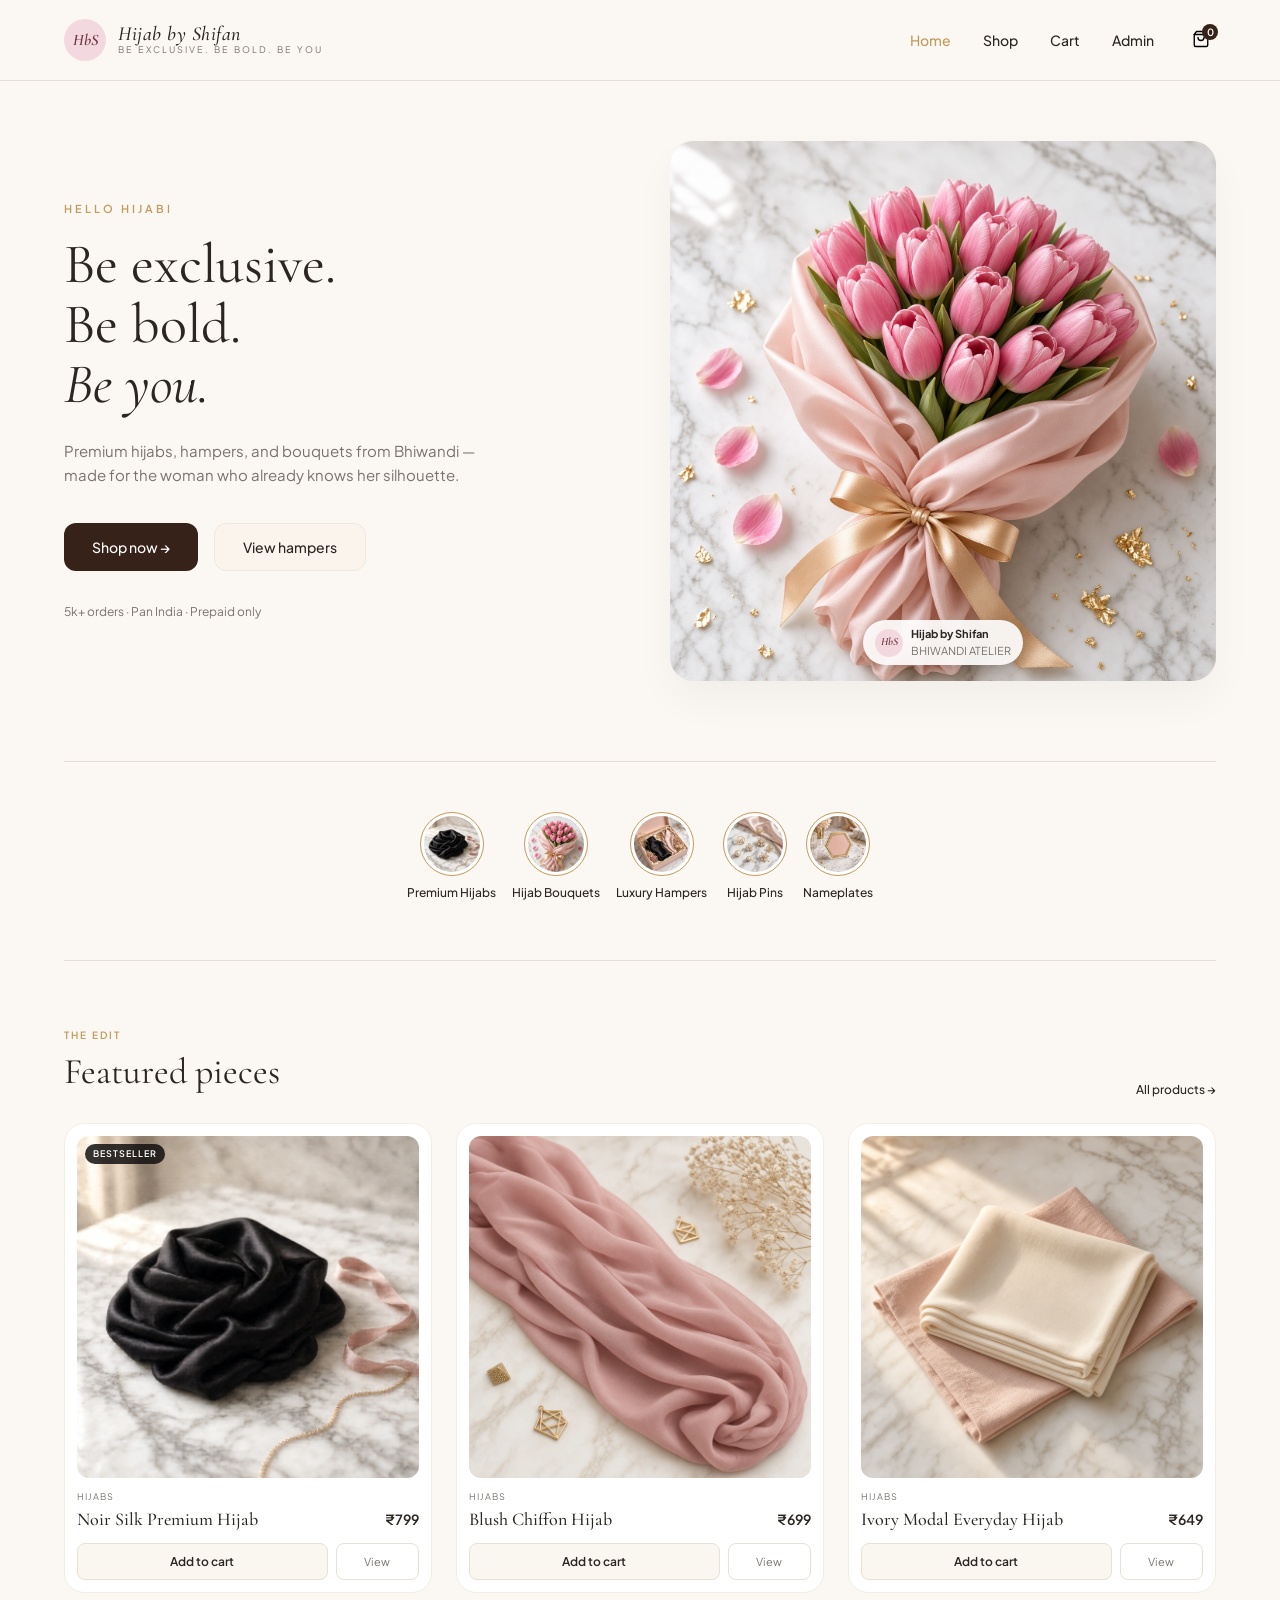
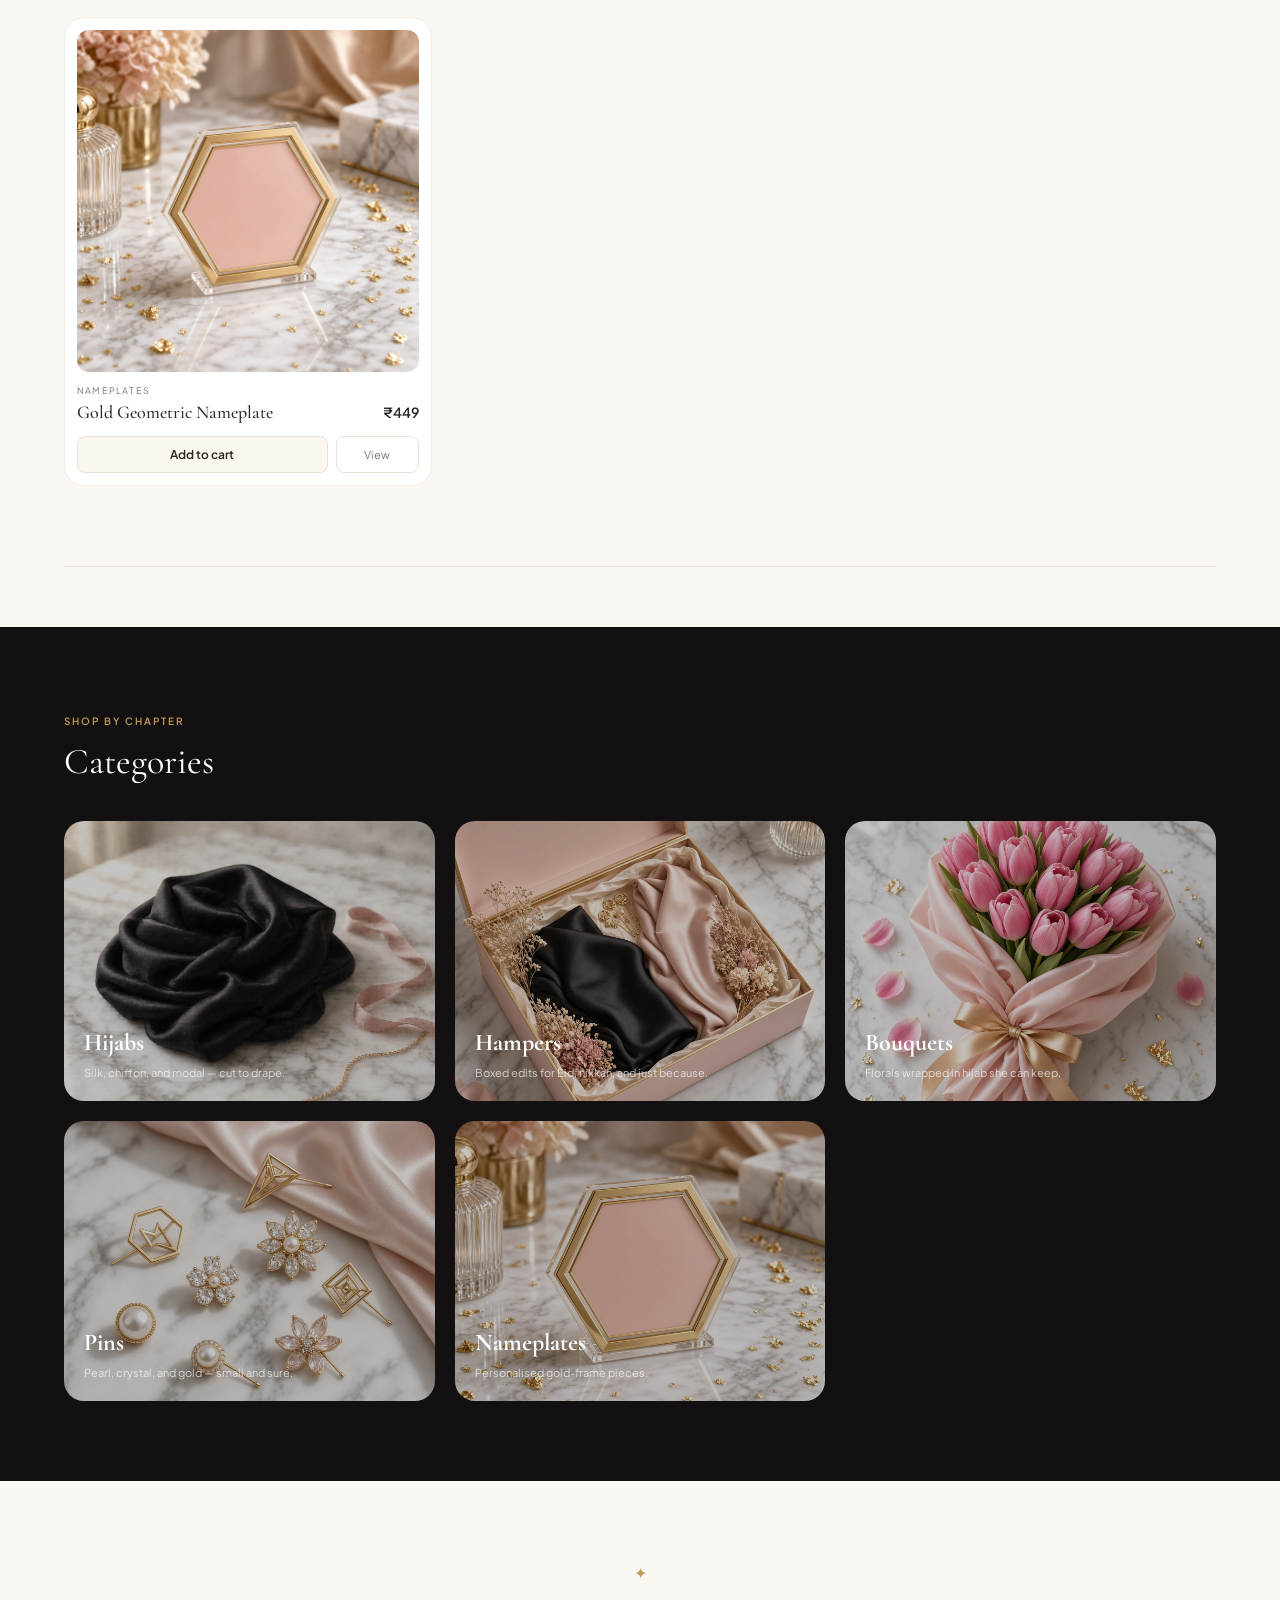
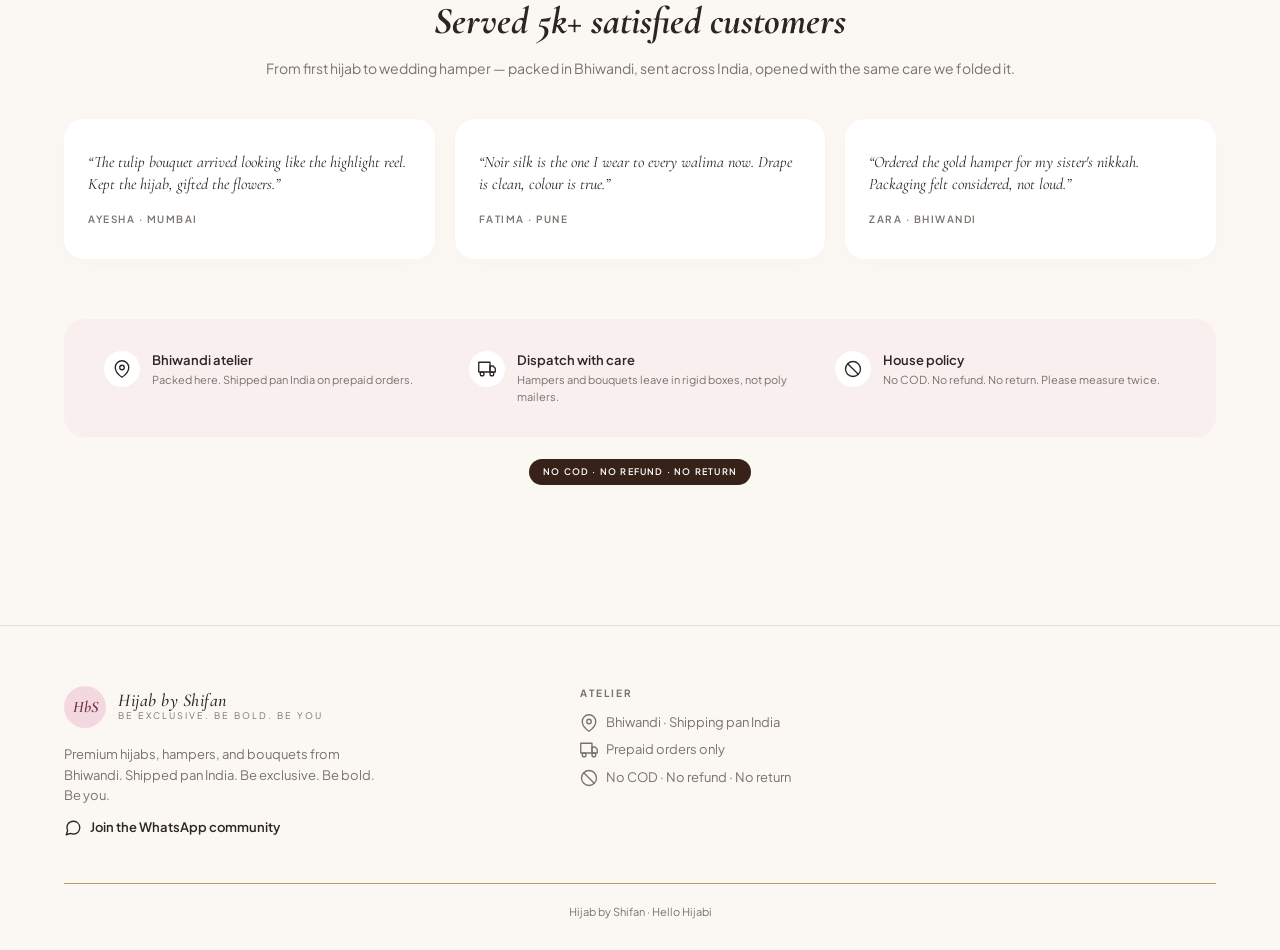
==== commit 13eb9098: "Updated image path" ====
--- a/index.html
+++ b/index.html
@@ -73,7 +73,7 @@
                     </div>
                     <div class="hero-image-wrapper">
                         <div class="hero-img-card">
-                            <img src="/Product images/hero.jpg" alt="Tulip Hijab Bouquet">
+                            <img src="hero.jpg" alt="Tulip Hijab Bouquet">
                             <div class="hero-img-floating-tag">
                                 <div class="logo-badge" style="width:28px;height:28px;font-size:11px;">HbS</div>
                                 <div style="font-size:11px; text-align:left;">
@@ -89,23 +89,23 @@
             <div class="category-pills-bar">
                 <div class="pills-scroll">
                     <div class="pill-item" onclick="showView('shop'); filterShopCategory('Hijabs');">
-                        <div class="pill-avatar"><img src="/Product images/noir-silk.jpg" alt="Hijabs"></div>
+                        <div class="pill-avatar"><img src="noir-silk.jpg" alt="Hijabs"></div>
                         <span class="pill-title">Premium Hijabs</span>
                     </div>
                     <div class="pill-item" onclick="showView('shop'); filterShopCategory('Bouquets');">
-                        <div class="pill-avatar"><img src="/Product images/tulip-bouquet.jpg" alt="Bouquets"></div>
+                        <div class="pill-avatar"><img src="tulip-bouquet.jpg" alt="Bouquets"></div>
                         <span class="pill-title">Hijab Bouquets</span>
                     </div>
                     <div class="pill-item" onclick="showView('shop'); filterShopCategory('Hampers');">
-                        <div class="pill-avatar"><img src="/Product images/luxury-hamper.jpg" alt="Hampers"></div>
+                        <div class="pill-avatar"><img src="luxury-hamper.jpg" alt="Hampers"></div>
                         <span class="pill-title">Luxury Hampers</span>
                     </div>
                     <div class="pill-item" onclick="showView('shop'); filterShopCategory('Pins');">
-                        <div class="pill-avatar"><img src="/Product images/pearl-pins.jpg" alt="Pins"></div>
+                        <div class="pill-avatar"><img src="pearl-pins.jpg" alt="Pins"></div>
                         <span class="pill-title">Hijab Pins</span>
                     </div>
                     <div class="pill-item" onclick="showView('shop'); filterShopCategory('Nameplates');">
-                        <div class="pill-avatar"><img src="/Product images/nameplate.jpg" alt="Nameplates"></div>
+                        <div class="pill-avatar"><img src="nameplate.jpg" alt="Nameplates"></div>
                         <span class="pill-title">Nameplates</span>
                     </div>
                 </div>
@@ -117,7 +117,7 @@
                         <span class="section-subtitle">THE EDIT</span>
                         <h3 class="section-title">Featured pieces</h3>
                     </div>
-                    <a href="#" onclick="showView('shop'); return false;" class="view-all-link">All products &rarr;</a>
+                    <a href="#shop" onclick="showView('shop'); return false;" class="view-all-link">All products &rarr;</a>
                 </div>
 
                 <div class="product-grid" id="featured-products-grid"></div>
@@ -129,35 +129,35 @@
                     <h3 class="section-title" style="color:white; margin-top:4px;">Categories</h3>
                     <div class="categories-grid">
                         <div class="cat-card-large" onclick="showView('shop'); filterShopCategory('Hijabs');">
-                            <img src="/Product images/noir-silk.jpg" alt="Hijabs">
+                            <img src="noir-silk.jpg" alt="Hijabs">
                             <div class="cat-card-content">
                                 <h4 class="cat-card-title">Hijabs</h4>
                                 <p class="cat-card-desc">Silk, chiffon, and modal — cut to drape.</p>
                             </div>
                         </div>
                         <div class="cat-card-large" onclick="showView('shop'); filterShopCategory('Hampers');">
-                            <img src="/Product images/luxury-hamper.jpg" alt="Hampers">
+                            <img src="luxury-hamper.jpg" alt="Hampers">
                             <div class="cat-card-content">
                                 <h4 class="cat-card-title">Hampers</h4>
                                 <p class="cat-card-desc">Boxed edits for Eid, nikkah, and just because.</p>
                             </div>
                         </div>
                         <div class="cat-card-large" onclick="showView('shop'); filterShopCategory('Bouquets');">
-                            <img src="/Product images/tulip-bouquet.jpg" alt="Bouquets">
+                            <img src="tulip-bouquet.jpg" alt="Bouquets">
                             <div class="cat-card-content">
                                 <h4 class="cat-card-title">Bouquets</h4>
                                 <p class="cat-card-desc">Florals wrapped in hijab she can keep.</p>
                             </div>
                         </div>
                         <div class="cat-card-large" onclick="showView('shop'); filterShopCategory('Pins');">
-                            <img src="/Product images/pearl-pins.jpg" alt="Pins">
+                            <img src="pearl-pins.jpg" alt="Pins">
                             <div class="cat-card-content">
                                 <h4 class="cat-card-title">Pins</h4>
                                 <p class="cat-card-desc">Pearl, crystal, and gold — small and sure.</p>
                             </div>
                         </div>
                         <div class="cat-card-large" onclick="showView('shop'); filterShopCategory('Nameplates');">
-                            <img src="/Product images/nameplate.jpg" alt="Nameplates">
+                            <img src="nameplate.jpg" alt="Nameplates">
                             <div class="cat-card-content">
                                 <h4 class="cat-card-title">Nameplates</h4>
                                 <p class="cat-card-desc">Personalised gold-frame pieces.</p>
@@ -380,4 +380,4 @@
 
     <script src="script.js"></script>
 </body>
-</html>+</html>
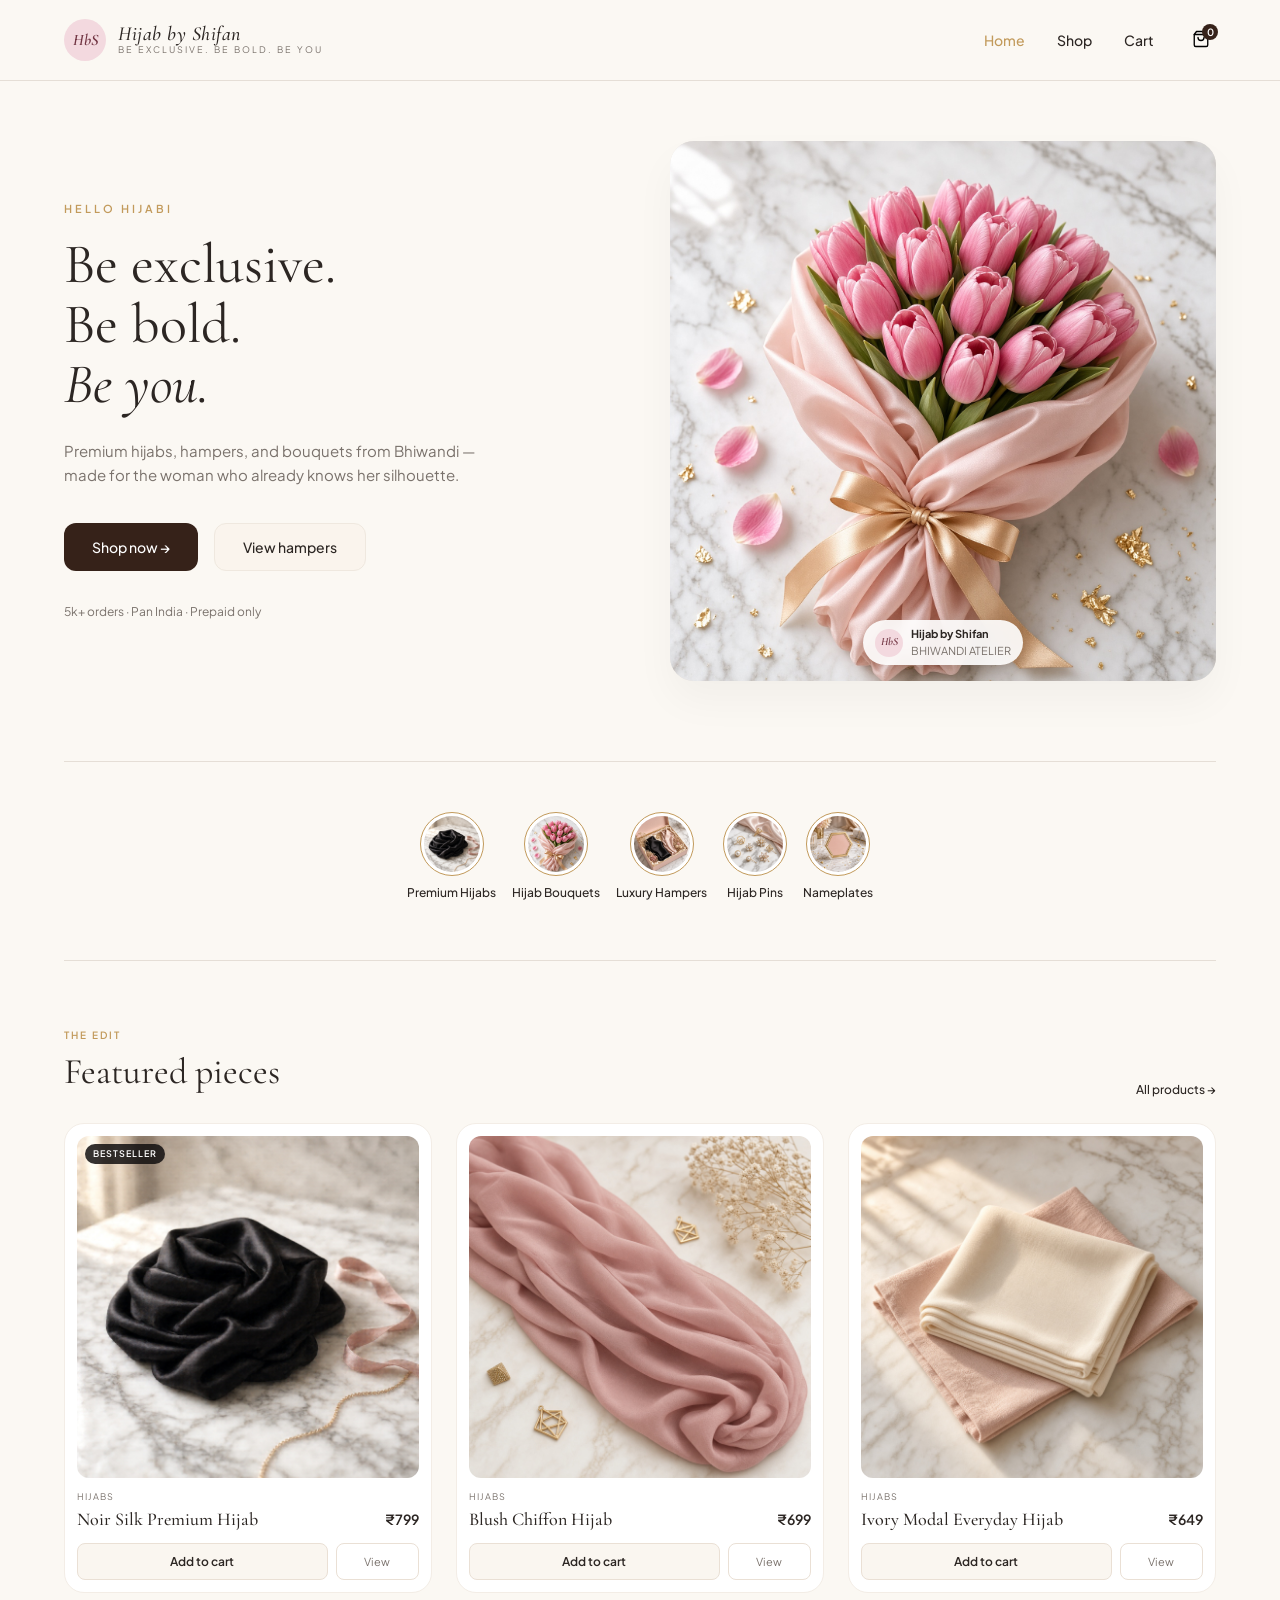
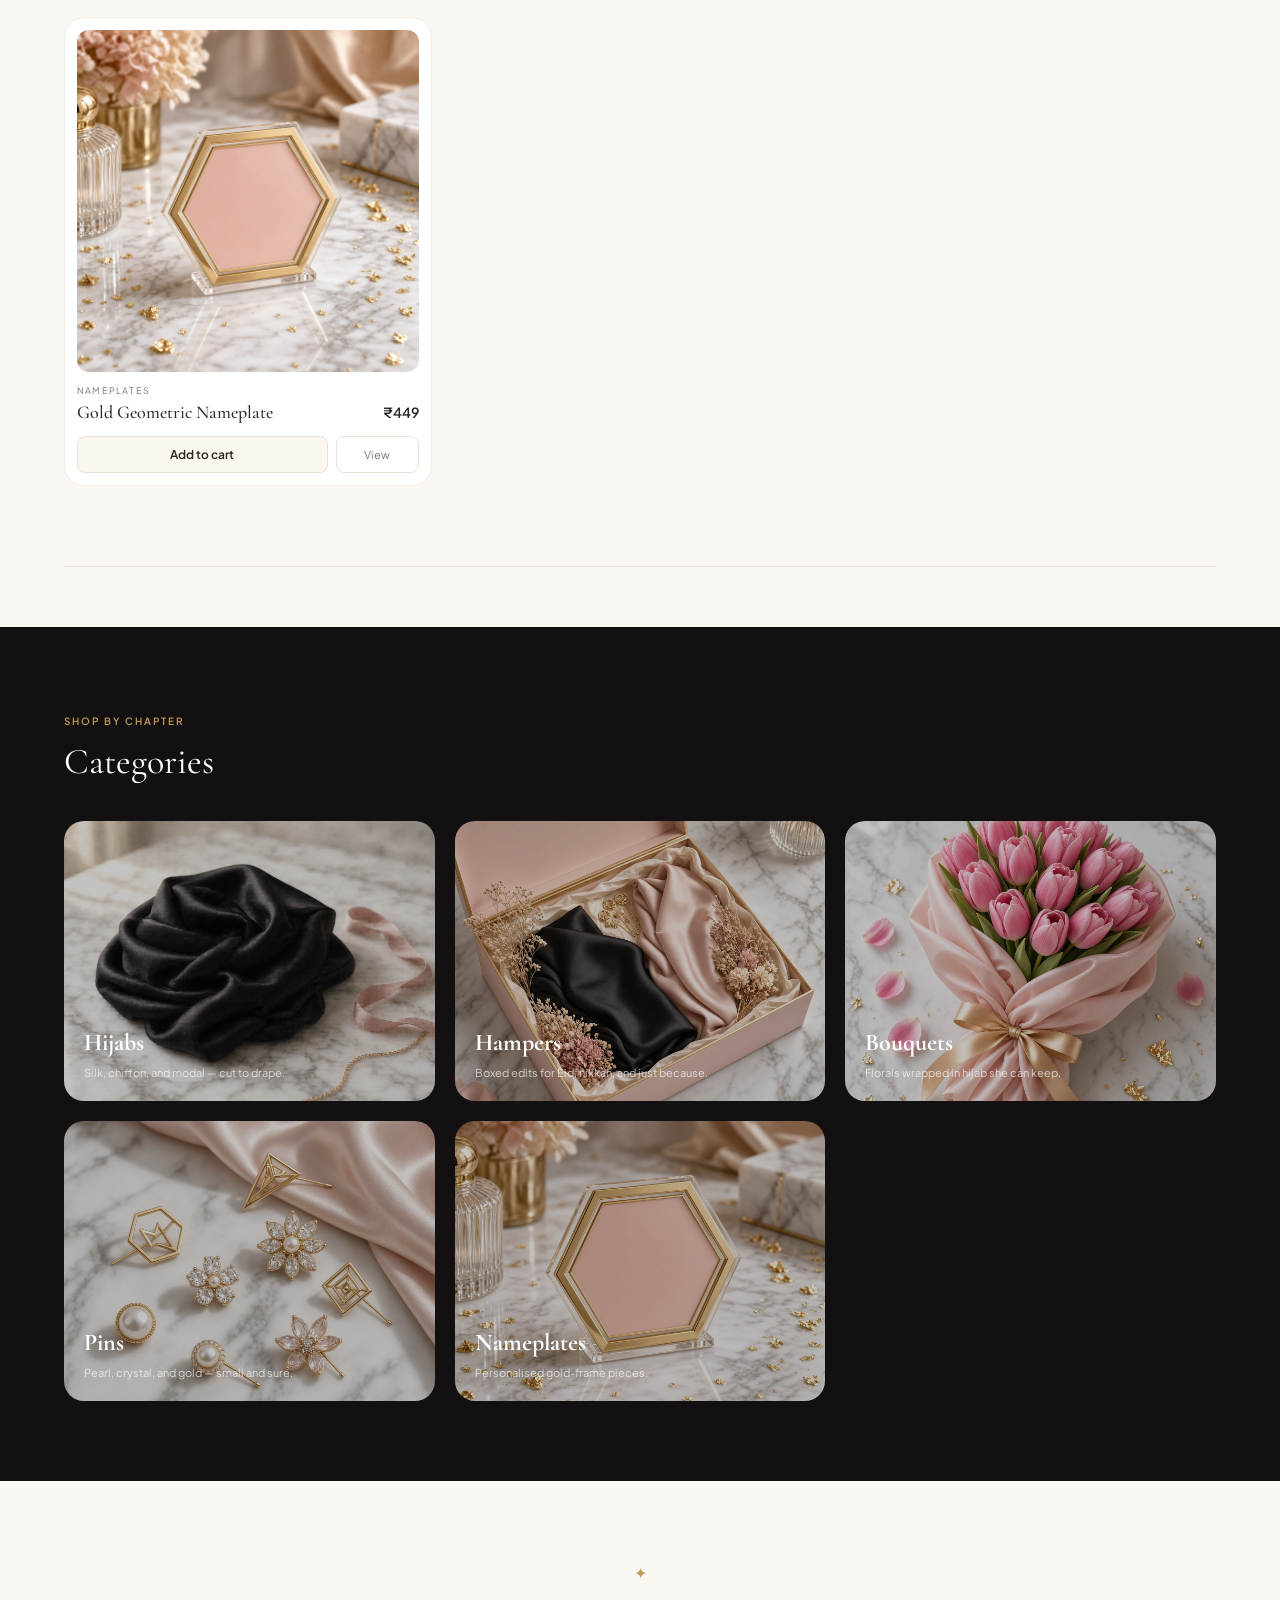
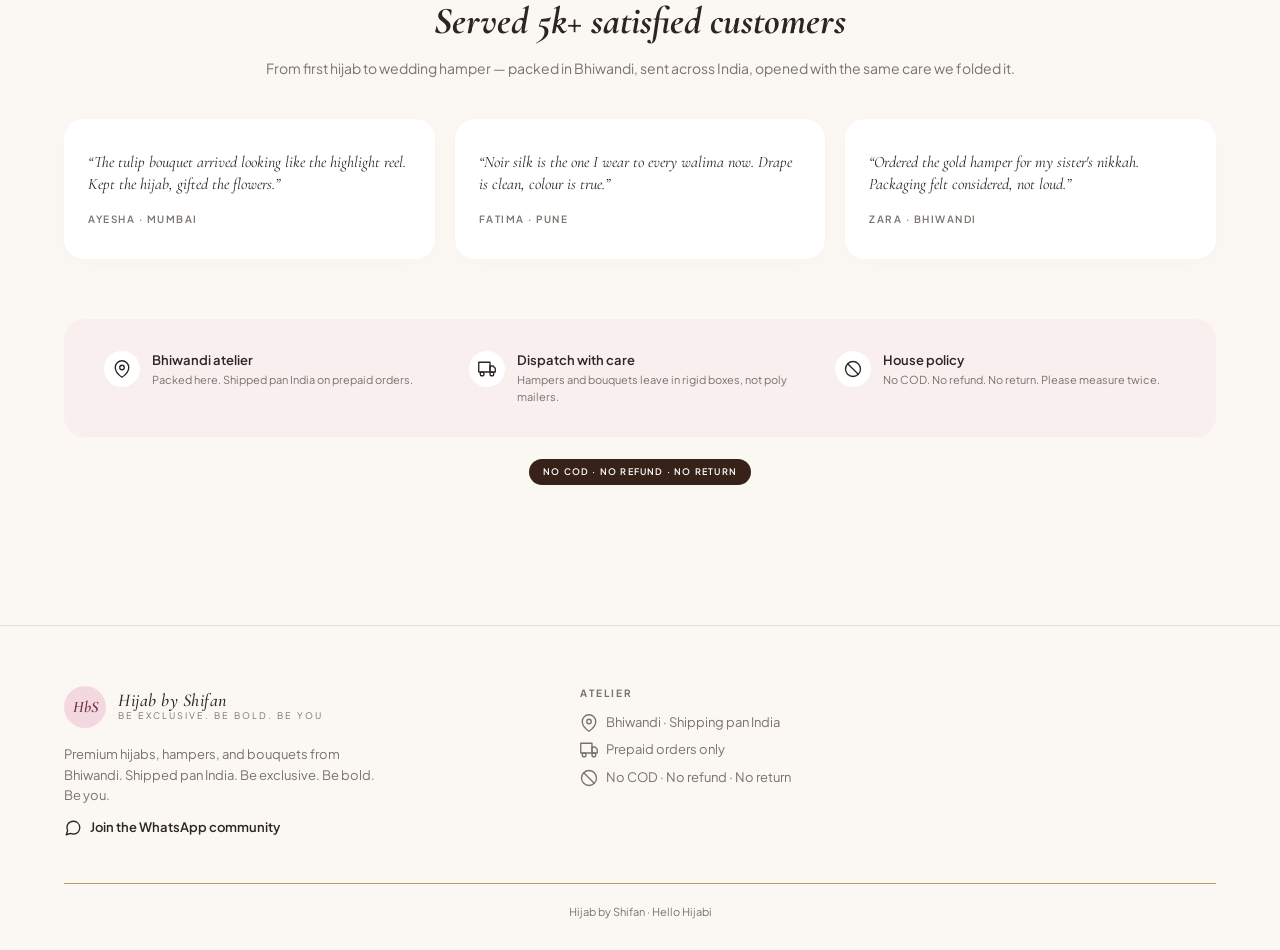
==== commit 73515805: "Removed Admin button from nav" ====
--- a/index.html
+++ b/index.html
@@ -43,7 +43,7 @@
                     <li><a href="#" id="nav-home" class="active" onclick="showView('home'); return false;">Home</a></li>
                     <li><a href="#" id="nav-shop" onclick="showView('shop'); return false;">Shop</a></li>
                     <li><a href="#" id="nav-cart" onclick="showView('cart'); return false;">Cart</a></li>
-                    <li><a href="admin.html">Admin</a></li>
+                    <!-- <li><a href="admin.html">Admin</a></li> -->
                     <li>
                         <button class="cart-icon-btn" onclick="showView('cart')">
                             <svg class="icon" viewBox="0 0 24 24"><path d="M6 2L3 6v14a2 2 0 0 0 2 2h14a2 2 0 0 0 2-2V6l-3-4z"></path><line x1="3" y1="6" x2="21" y2="6"></line><path d="M16 10a4 4 0 0 1-8 0"></path></svg>
